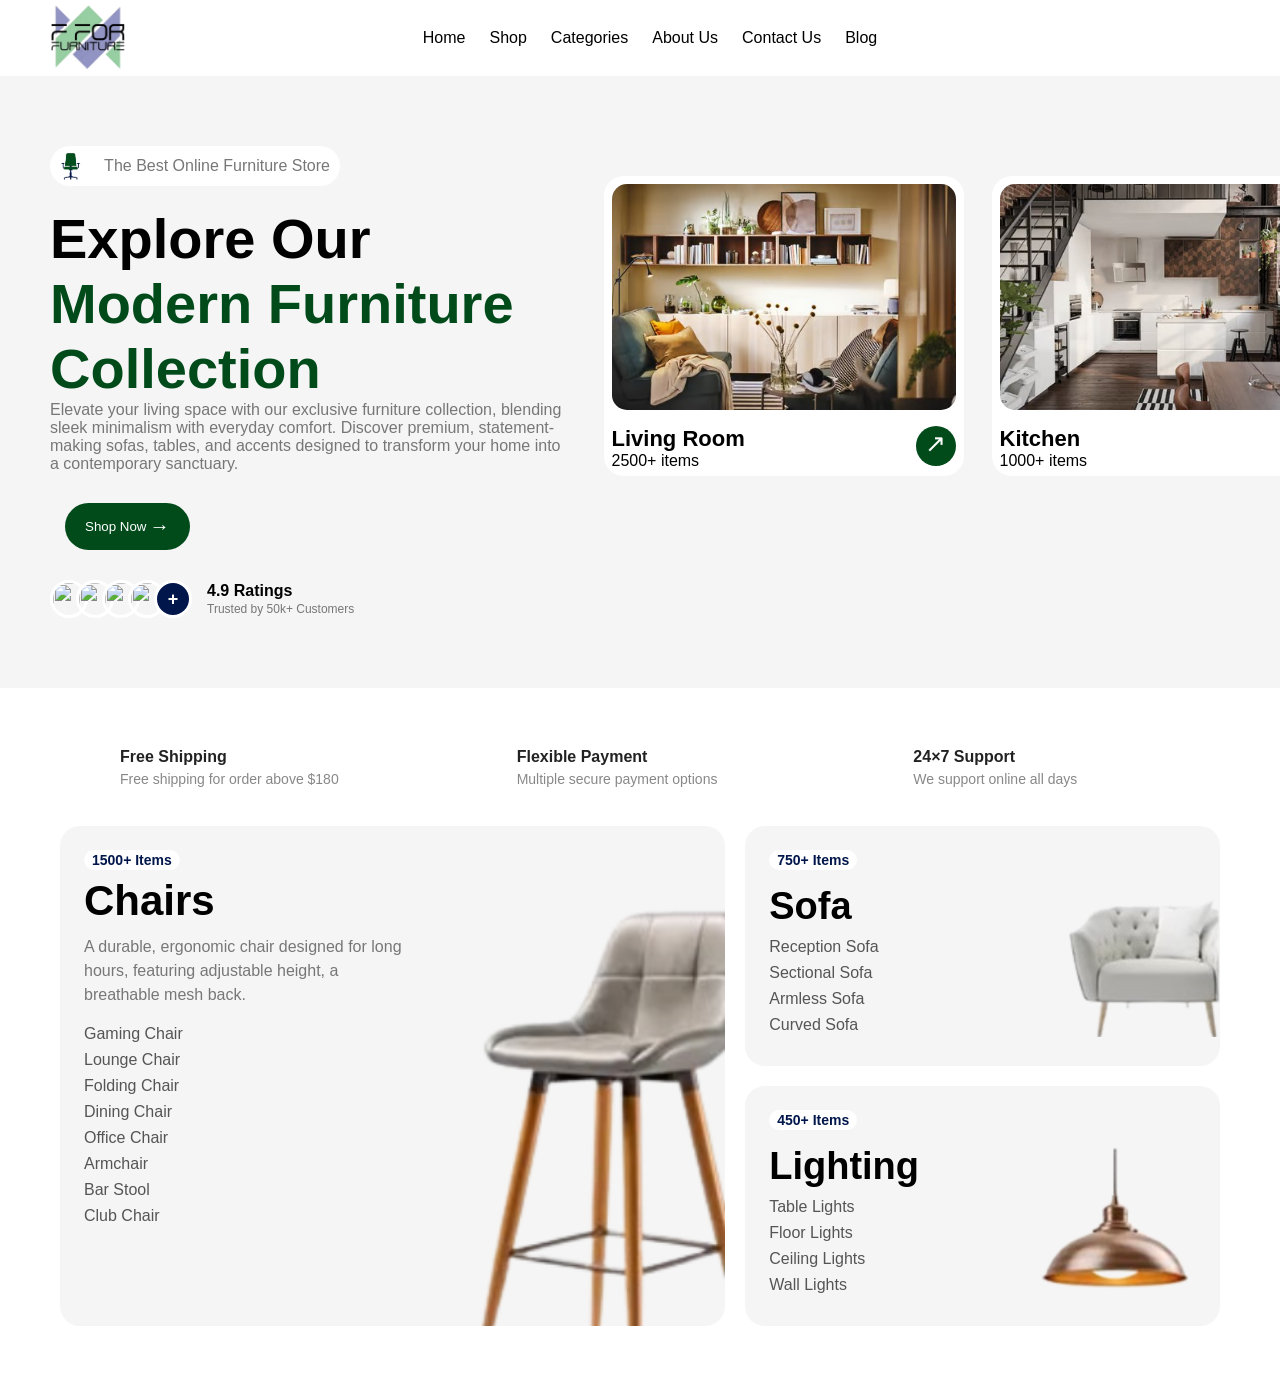
==== index.html @ 39c74bc6 "section below done (features and categories)." ====
<!DOCTYPE html>
<html lang="en">

<head>
    <meta charset="UTF-8">
    <meta name="viewport" content="width=device-width, initial-scale=1.0">
    <title>F For Furniture</title>
    <link rel="stylesheet" href="style.css">
    <link rel="shortcut icon" href="./assets/icon.ico">
    <link rel="stylesheet" type="text/css"
        href="https://cdn.jsdelivr.net/npm/@phosphor-icons/web@2.1.1/src/regular/style.css" />
</head>

<body>
    <nav>
        <img src="./assets/logo.png" class="logo">
        <ul class="navigators">
            <li><a href="#">Home</a></li>
            <li><a href="#">Shop</a></li>
            <li><a href="#">Categories</a></li>
            <li><a href="#">About Us</a></li>
            <li><a href="#">Contact Us</a></li>
            <li><a href="#">Blog</a></li>
        </ul>
        <ul class="personal-info">
            <li><i class="ph ph-magnifying-glass"></i></li>
            <li><i class="ph ph-heart"></i></li>
            <li><i class="ph ph-shopping-cart"></i></li>
            <li><i class="ph ph-user"></i></li>
        </ul>
    </nav>

    <main>
        <div class="main-info-container">
            <div class="container-best">
                <img src="./assets/best-chair-container.jpg">
                <p>The Best Online Furniture Store</p>
            </div>

            <h1>Explore Our <span>Modern Furniture Collection</span></h1>
            <p>Elevate your living space with our exclusive furniture collection, blending sleek minimalism with
                everyday comfort. Discover premium, statement-making sofas, tables, and accents designed to transform
                your home into a contemporary sanctuary.</p>

            <button class="shop-now">Shop Now<span>→</span></button>

            <div class="rating-box">
                <div class="avatars">
                    <img src="https://i.pravatar.cc/40?img=1">
                    <img src="https://i.pravatar.cc/40?img=2">
                    <img src="https://i.pravatar.cc/40?img=3">
                    <img src="https://i.pravatar.cc/40?img=4">
                    <div class="plus">+</div>
                </div>
                <div class="rating-info">
                    <h4>4.9 Ratings</h4>
                    <p>Trusted by 50k+ Customers</p>
                </div>
            </div>
        </div>

        <div class="carousel">
            <div class="card">
                <img src="./assets/living room.jpg">
                <div class="main-card-info">
                    <div class="main-card-text">
                        <h3>Living Room</h3>
                        <p>2500+ items</p>
                    </div>
                    <button>
                        <a href="./some-mysterious-page.html">↗</a>
                        <div class="tooltip"><span>DON'T</span> Open This</div>
                    </button>
                </div>
            </div>
            <div class="card">
                <img src="./assets/kitchen.jpg">
                <div class="main-card-info">
                    <div class="main-card-text">
                        <h3>Kitchen</h3>
                        <p>1000+ items</p>
                    </div>
                    <button>
                        <a href="./some-mysterious-page.html">↗</a>
                        <div class="tooltip"><span>DON'T</span> Open This</div>
                    </button>
                </div>
            </div>
            <div class="card">
                <img src="./assets/bed room.jpg">
                <div class="main-card-info">
                    <div class="main-card-text">
                        <h3>Bed Room</h3>
                        <p>1500+ items</p>
                    </div>
                    <button>
                        <a href="./some-mysterious-page.html">↗</a>
                        <div class="tooltip"><span>DON'T</span> Open This</div>
                    </button>
                </div>
            </div>
            <div class="card">
                <img src="./assets/dining room.jpg">
                <div class="main-card-info">
                    <div class="main-card-text">
                        <h3>Dining Room</h3>
                        <p>2000+ items</p>
                    </div>
                    <button>
                        <a href="./some-mysterious-page.html">↗</a>
                        <div class="tooltip"><span>DON'T</span> Open This</div>
                    </button>
                </div>
            </div>
        </div>
    </main>

    <section>
        <div class="features">
            <div class="feature-card">
                <div class="feature-icon">
                    <i class="ph ph-package"></i>
                </div>
                <div class="feature-text">
                    <h4>Free Shipping</h4>
                    <p>Free shipping for order above $180</p>
                </div>
            </div>
            <div class="feature-card">
                <div class="feature-icon">
                    <i class="ph ph-credit-card"></i>
                </div>
                <div class="feature-text">
                    <h4>Flexible Payment</h4>
                    <p>Multiple secure payment options</p>
                </div>
            </div>
            <div class="feature-card">
                <div class="feature-icon">
                    <i class="ph ph-headphones"></i>
                </div>
                <div class="feature-text">
                    <h4>24×7 Support</h4>
                    <p>We support online all days</p>
                </div>
            </div>
        </div>

        <div class="categories">
            <div class="section-card chair-card">
                <span class="badge">1500+ Items</span>
                <div class="card-content">
                    <div class="info">
                        <h2>Chairs</h2>
                        <p>A durable, ergonomic chair designed for long hours, featuring adjustable height, a breathable mesh back.</p>
                        <ul>
                            <li>Gaming Chair</li>
                            <li>Lounge Chair</li>
                            <li>Folding Chair</li>
                            <li>Dining Chair</li>
                            <li>Office Chair</li>
                            <li>Armchair</li>
                            <li>Bar Stool</li>
                            <li>Club Chair</li>
                        </ul>
                    </div>
                    <img src="./assets/chair.png">
                </div>
            </div>

            <div class="right-column">
                <div class="section-card small-card">
                    <span class="badge">750+ Items</span>
                    <div class="small-content">
                        <div>
                            <h2>Sofa</h2>
                            <ul>
                                <li>Reception Sofa</li>
                                <li>Sectional Sofa</li>
                                <li>Armless Sofa</li>
                                <li>Curved Sofa</li>
                            </ul>
                        </div>
                        <img src="./assets/sofa.png">
                    </div>
                </div>
                <div class="section-card small-card">
                    <span class="badge">450+ Items</span>
                    <div class="small-content">
                        <div>
                            <h2>Lighting</h2>
                            <ul>
                                <li>Table Lights</li>
                                <li>Floor Lights</li>
                                <li>Ceiling Lights</li>
                                <li>Wall Lights</li>
                            </ul>
                        </div>
                        <img src="./assets/lighting.png" class="lighting">
                    </div>
                </div>
            </div>
        </div>
    </section>
</body>

</html>
---- style.css ----
:root {
    --green: #014b1b;
    --blue: #01164b;
}

* {
    margin: 0;
    padding: 0;
    box-sizing: border-box;
    font-family: Arial, Helvetica, sans-serif;
    color: #000;
}

body {
    overflow-x: hidden;
}

nav {
    display: flex;
    align-items: center;
    justify-content: space-between;
    background-color: #fff;
    height: 76px;
}

nav ul {
    list-style-type: none;
    display: flex;
}

nav ul li {
    margin: 12px;
}

nav img {
    height: 76px;
    margin: 50px;
}

nav .navigators {
    font-size: 16px;
}

nav .navigators li a {
    text-decoration: none;
}

nav .personal-info {
    font-size: 20px;
    margin: 30px;
}

/***************************** MAIN ******************************/

main {
    width: 100vw;
    background-color: #f5f5f5;
    /* #0f0f0f */
    padding: 70px 0 70px 50px;
    display: flex;
    justify-content: space-between;
}

.main-info-container {
    width: 42%;
    /* display: flex;
    flex-direction: column; */
    /* align-items: center; */
    /* justify-content: center; */
}

.container-best {
    width: 290px;
    height: 40px;
    display: flex;
    align-items: center;
    justify-content: space-between;
    /* border: #000 1px solid; */
    background-color: #fff;
    border-radius: 50px;
    margin: 0px 0 20px;
}

.container-best img {
    height: 30px;
    margin: 10px;
}

.container-best p {
    margin: 10px;
}

.main-info-container h1 {
    font-size: 56px;
}

.main-info-container h1 span {
    color: var(--green);
}

.main-info-container p {
    color: #777;
    /* #999 */
}

.shop-now {
    display: flex;
    align-items: center;
    justify-content: center;
    margin: 30px 15px;
    /* height: 40px; */
    padding: 12px 20px;
    background-color: var(--green);
    border: none;
    border-radius: 40px;
    color: #fff;
    cursor: pointer;
}

.shop-now span {
    font-family: Consolas;
    color: #fff;
    font-size: 20px;
    margin-left: 3px;
}

.rating-box {
    display: flex;
    align-items: center;
    gap: 15px;
    border-radius: 40px;
    width: fit-content;
}

.avatars {
    display: flex;
    align-items: center;
}

.avatars img,
.plus {
    width: 38px;
    height: 38px;
    border-radius: 50%;
    border: 3px solid #fff;
    object-fit: cover;
}

.avatars img:not(:first-child) {
    margin-left: -12px;
}

.plus {
    margin-left: -12px;
    background: var(--blue);
    color: #fff;
    display: flex;
    align-items: center;
    justify-content: center;
    font-weight: bold;
    font-size: 18px;
}

.rating-info h4 {
    margin: 0;
    font-size: 16px;
    font-weight: 700;
}

.rating-info p {
    margin: 2px 0 0;
    font-size: 12px;
    color: #777;
}

.carousel {
    width: 55%;
    display: flex;
    gap: 28px;
    overflow-x: auto;
    padding: 30px 0;
    scroll-behavior: smooth;
    anchor-name: --carousel;
    scroll-snap-type: x mandatory;
}

.carousel::-webkit-scrollbar {
    display: none;
}

.carousel::scroll-button(right),
.carousel::scroll-button(left) {
    content: '→';
    border: none;
    font-family: Consolas;
    background-color: var(--blue);
    height: 50px;
    width: 50px;
    border-radius: 50%;
    color: #fff;
    font-size: 36px;
    padding-bottom: 4px;
    cursor: pointer;
    position: fixed;
    position-anchor: --carousel;
    position-area: left bottom;
    right: -140px;
    top: -40px;
}

.carousel::scroll-button(left) {
    content: '←';
    background-color: var(--green);
    right: -80px;
}

.carousel::scroll-button(right):disabled,
.carousel::scroll-button(left):disabled {
    opacity: 0.8;
    cursor: auto;
}

.card {
    height: 300px;
    min-width: 360px;
    background-color: #fff;
    /* border: #000 1px solid; */
    border-radius: 20px;
    scroll-snap-align: start;
    display: flex;
    flex-direction: column;
    position: relative;
}

.card img {
    height: 230px;
    margin: 8px;
    border-radius: 15px;
}

.main-card-info {
    display: flex;
    justify-content: space-between;
}

.main-card-text {
    margin: 8px;
}

.main-card-text h3 {
    font-size: 22px;
}

.main-card-text p {
    font-size: 16px;
}

.main-card-info button {
    height: 40px;
    width: 40px;
    font-family: Consolas;
    margin: 8px;
    padding-bottom: 5px;
    background-color: var(--green);
    border: none;
    border-radius: 50%;
    font-size: 25px;
    text-align: center;
    cursor: pointer;
}

.main-card-info button:hover .tooltip {
    opacity: 1;
}

.main-card-info button a {
    color: #fff;
    text-decoration: none;
    height: 40px;
    width: 40px;
    border-radius: 50%;
}

.main-card-info button .tooltip {
    width: 80px;
    height: 40px;
    /* border: 1px solid #000; */
    background-color: #01164b;
    font-size: 14px;
    color: #fff;
    display: flex;
    align-items: center;
    justify-content: center;
    flex-direction: column;
    position: absolute;
    top: 200px;
    right: -10px;
    z-index: 999999;
    opacity: 0;
    transition: opacity 0.15s ease-in;
}

.main-card-info button .tooltip span {
    font-weight: 600;
    color: #fff;
}

/***************************** SECTION ******************************/

section {
    margin: 60px;
}

.features {
    display: flex;
    justify-content: space-between;
    gap: 30px;
    margin-bottom: 30px;
}

.feature-card {
    display: flex;
    align-items: flex-start;
    gap: 12px;
    flex: 1;
}

.feature-icon {
    width: 48px;
    height: 48px;
    display: flex;
    align-items: center;
    justify-content: center;
    font-size: 48px;
    padding-bottom: 12px;
}

.feature-text h4 {
    font-size: 16px;
    margin-bottom: 4px;
    color: #222;
}

.feature-text p {
    font-size: 14px;
    color: #888;
    line-height: 1.4;
}

.categories {
    display: flex;
    gap: 20px;
}

.chair-card {
    flex: 1.3;
    height: 500px;
    overflow: hidden;
}

.chair-card img {
    margin-right: -24px;
}

.right-column {
    flex: 1;
    display: flex;
    flex-direction: column;
    gap: 20px;
}

.section-card {
    background-color: #f5f5f5;
    border-radius: 20px;
    padding: 24px;
}

.badge {
    display: block;
    width: max-content;
    height: 20px;
    padding: 2px 8px;
    margin-bottom: 15px;
    color: var(--blue);
    font-weight: 600;
    font-size: 14px;
    background-color: #fff;
    border-radius: 50px;
}

.card-content {
    display: flex;
    justify-content: space-between;
    align-items: center;
    gap: 20px;
}

.info {
    max-width: 320px;
    margin-top: -140px;
}

.info h2 {
    font-size: 42px;
    margin-bottom: 10px;
}

.info p {
    font-size: 16px;
    color: #777;
    line-height: 1.5;
    margin-bottom: 18px;
}

.card-content img {
    width: 280px;
    max-width: 100%;
}

.small-content {
    display: flex;
    justify-content: space-between;
    align-items: center;
    gap: 20px;
}

.small-content h2 {
    font-size: 38px;
    margin-bottom: 10px;
}

.small-content img {
    width: 160px;
    margin-right: -24px;
}

.small-content .lighting {
    margin: 0;
}

.info ul,
.small-content ul {
    list-style: none;
}

.info ul li,
.small-content ul li {
    margin-bottom: 8px;
    color: #555;
    font-size: 16px;
}
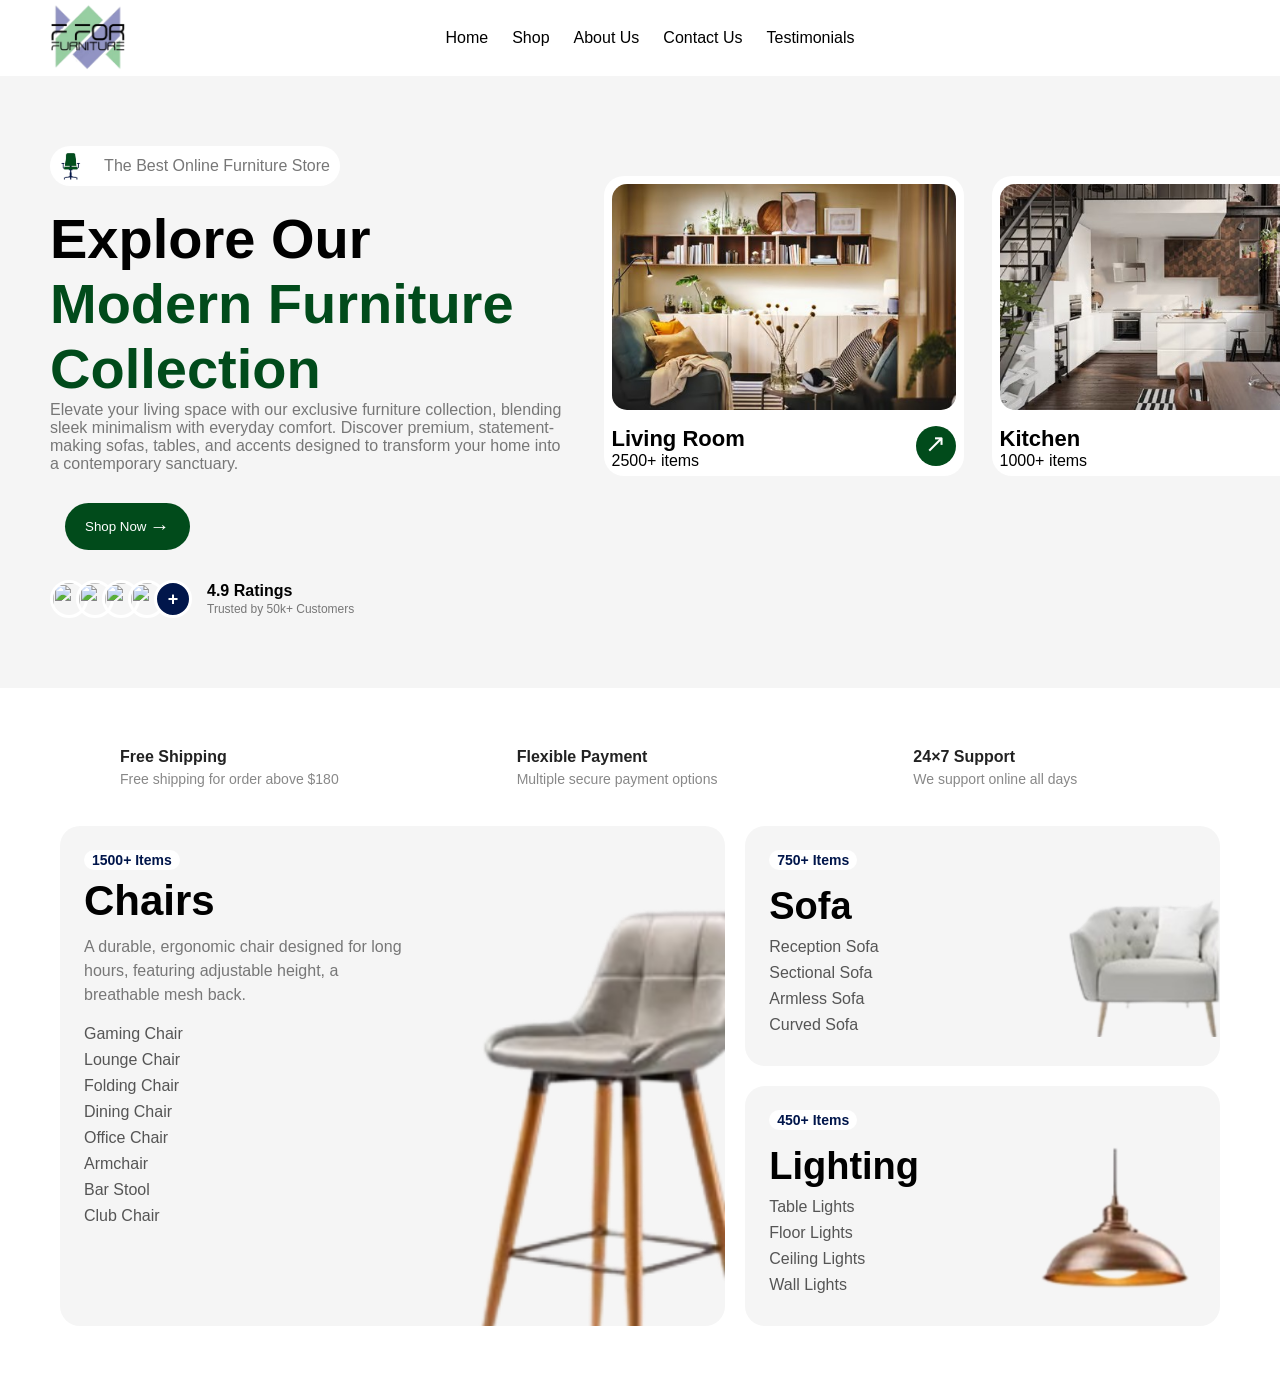
==== commit bd2474f6: "added animations to the navbar + found some assets for about-us" ====
--- a/index.html
+++ b/index.html
@@ -9,28 +9,29 @@
     <link rel="shortcut icon" href="./assets/icon.ico">
     <link rel="stylesheet" type="text/css"
         href="https://cdn.jsdelivr.net/npm/@phosphor-icons/web@2.1.1/src/regular/style.css" />
+    <link rel="stylesheet" type="text/css"
+        href="https://cdn.jsdelivr.net/npm/@phosphor-icons/web@2.1.1/src/duotone/style.css" />
 </head>
 
 <body>
     <nav>
         <img src="./assets/logo.png" class="logo">
         <ul class="navigators">
-            <li><a href="#">Home</a></li>
-            <li><a href="#">Shop</a></li>
-            <li><a href="#">Categories</a></li>
-            <li><a href="#">About Us</a></li>
-            <li><a href="#">Contact Us</a></li>
-            <li><a href="#">Blog</a></li>
+            <li><a href="#home">Home</a></li>
+            <li><a href="#shop">Shop</a></li>
+            <li><a href="#aboutUs">About Us</a></li>
+            <li><a href="#contactUs">Contact Us</a></li>
+            <li><a href="#testimonials">Testimonials</a></li>
         </ul>
         <ul class="personal-info">
-            <li><i class="ph ph-magnifying-glass"></i></li>
-            <li><i class="ph ph-heart"></i></li>
-            <li><i class="ph ph-shopping-cart"></i></li>
-            <li><i class="ph ph-user"></i></li>
+            <li><i class="ph ph-magnifying-glass" id="glass"></i></li>
+            <li><i class="ph ph-heart" id="heart"></i></li>
+            <li><i class="ph ph-shopping-cart" id="cart"></i></li>
+            <li><i class="ph ph-user" id="profile"></i></li>
         </ul>
     </nav>
 
-    <main>
+    <main id="home">
         <div class="main-info-container">
             <div class="container-best">
                 <img src="./assets/best-chair-container.jpg">
@@ -59,8 +60,8 @@
             </div>
         </div>
 
-        <div class="carousel">
-            <div class="card">
+        <div class="home-carousel">
+            <div class="home-card">
                 <img src="./assets/living room.jpg">
                 <div class="main-card-info">
                     <div class="main-card-text">
@@ -73,7 +74,7 @@
                     </button>
                 </div>
             </div>
-            <div class="card">
+            <div class="home-card">
                 <img src="./assets/kitchen.jpg">
                 <div class="main-card-info">
                     <div class="main-card-text">
@@ -86,7 +87,7 @@
                     </button>
                 </div>
             </div>
-            <div class="card">
+            <div class="home-card">
                 <img src="./assets/bed room.jpg">
                 <div class="main-card-info">
                     <div class="main-card-text">
@@ -99,7 +100,7 @@
                     </button>
                 </div>
             </div>
-            <div class="card">
+            <div class="home-card">
                 <img src="./assets/dining room.jpg">
                 <div class="main-card-info">
                     <div class="main-card-text">
@@ -115,7 +116,7 @@
         </div>
     </main>
 
-    <section>
+    <section id="shop">
         <div class="features">
             <div class="feature-card">
                 <div class="feature-icon">
@@ -152,7 +153,8 @@
                 <div class="card-content">
                     <div class="info">
                         <h2>Chairs</h2>
-                        <p>A durable, ergonomic chair designed for long hours, featuring adjustable height, a breathable mesh back.</p>
+                        <p>A durable, ergonomic chair designed for long hours, featuring adjustable height, a breathable
+                            mesh back.</p>
                         <ul>
                             <li>Gaming Chair</li>
                             <li>Lounge Chair</li>
@@ -202,6 +204,14 @@
             </div>
         </div>
     </section>
+
+    <section id="aboutUs"></section>
+
+    <section id="contactUs"></section>
+
+    <section id="blog"></section>
+
+    <script src="script.js"></script>
 </body>
 
 </html>
--- a/style.css
+++ b/style.css
@@ -30,6 +30,7 @@
 
 nav ul li {
     margin: 12px;
+    position: relative;
 }
 
 nav img {
@@ -41,6 +42,21 @@
     font-size: 16px;
 }
 
+nav .navigators li::after {
+    content: '';
+    position: absolute;
+    top: 100%;
+    left: 0;
+    height: 4px;
+    width: 0%;
+    background-color: var(--blue);
+    transition: 0.2s all linear;
+}
+
+nav .navigators li:hover::after {
+    width: 100%;
+}
+
 nav .navigators li a {
     text-decoration: none;
 }
@@ -50,7 +66,11 @@
     margin: 30px;
 }
 
-/***************************** MAIN ******************************/
+nav .personal-info li {
+    cursor: pointer;
+}
+
+/***************************** MAIN *****************************/
 
 main {
     width: 100vw;
@@ -173,7 +193,7 @@
     color: #777;
 }
 
-.carousel {
+.home-carousel {
     width: 55%;
     display: flex;
     gap: 28px;
@@ -184,12 +204,12 @@
     scroll-snap-type: x mandatory;
 }
 
-.carousel::-webkit-scrollbar {
+.home-carousel::-webkit-scrollbar {
     display: none;
 }
 
-.carousel::scroll-button(right),
-.carousel::scroll-button(left) {
+.home-carousel::scroll-button(right),
+.home-carousel::scroll-button(left) {
     content: '→';
     border: none;
     font-family: Consolas;
@@ -208,19 +228,19 @@
     top: -40px;
 }
 
-.carousel::scroll-button(left) {
+.home-carousel::scroll-button(left) {
     content: '←';
     background-color: var(--green);
     right: -80px;
 }
 
-.carousel::scroll-button(right):disabled,
-.carousel::scroll-button(left):disabled {
+.home-carousel::scroll-button(right):disabled,
+.home-carousel::scroll-button(left):disabled {
     opacity: 0.8;
     cursor: auto;
 }
 
-.card {
+.home-card {
     height: 300px;
     min-width: 360px;
     background-color: #fff;
@@ -232,7 +252,7 @@
     position: relative;
 }
 
-.card img {
+.home-card img {
     height: 230px;
     margin: 8px;
     border-radius: 15px;
@@ -285,7 +305,7 @@
     width: 80px;
     height: 40px;
     /* border: 1px solid #000; */
-    background-color: #01164b;
+    background-color: var(--blue);
     font-size: 14px;
     color: #fff;
     display: flex;
@@ -305,9 +325,9 @@
     color: #fff;
 }
 
-/***************************** SECTION ******************************/
-
-section {
+/***************************** SECTION *****************************/
+
+#shop {
     margin: 60px;
 }
 
@@ -448,4 +468,6 @@
     margin-bottom: 8px;
     color: #555;
     font-size: 16px;
-}+}
+
+/***************************** ABOUT US *****************************/
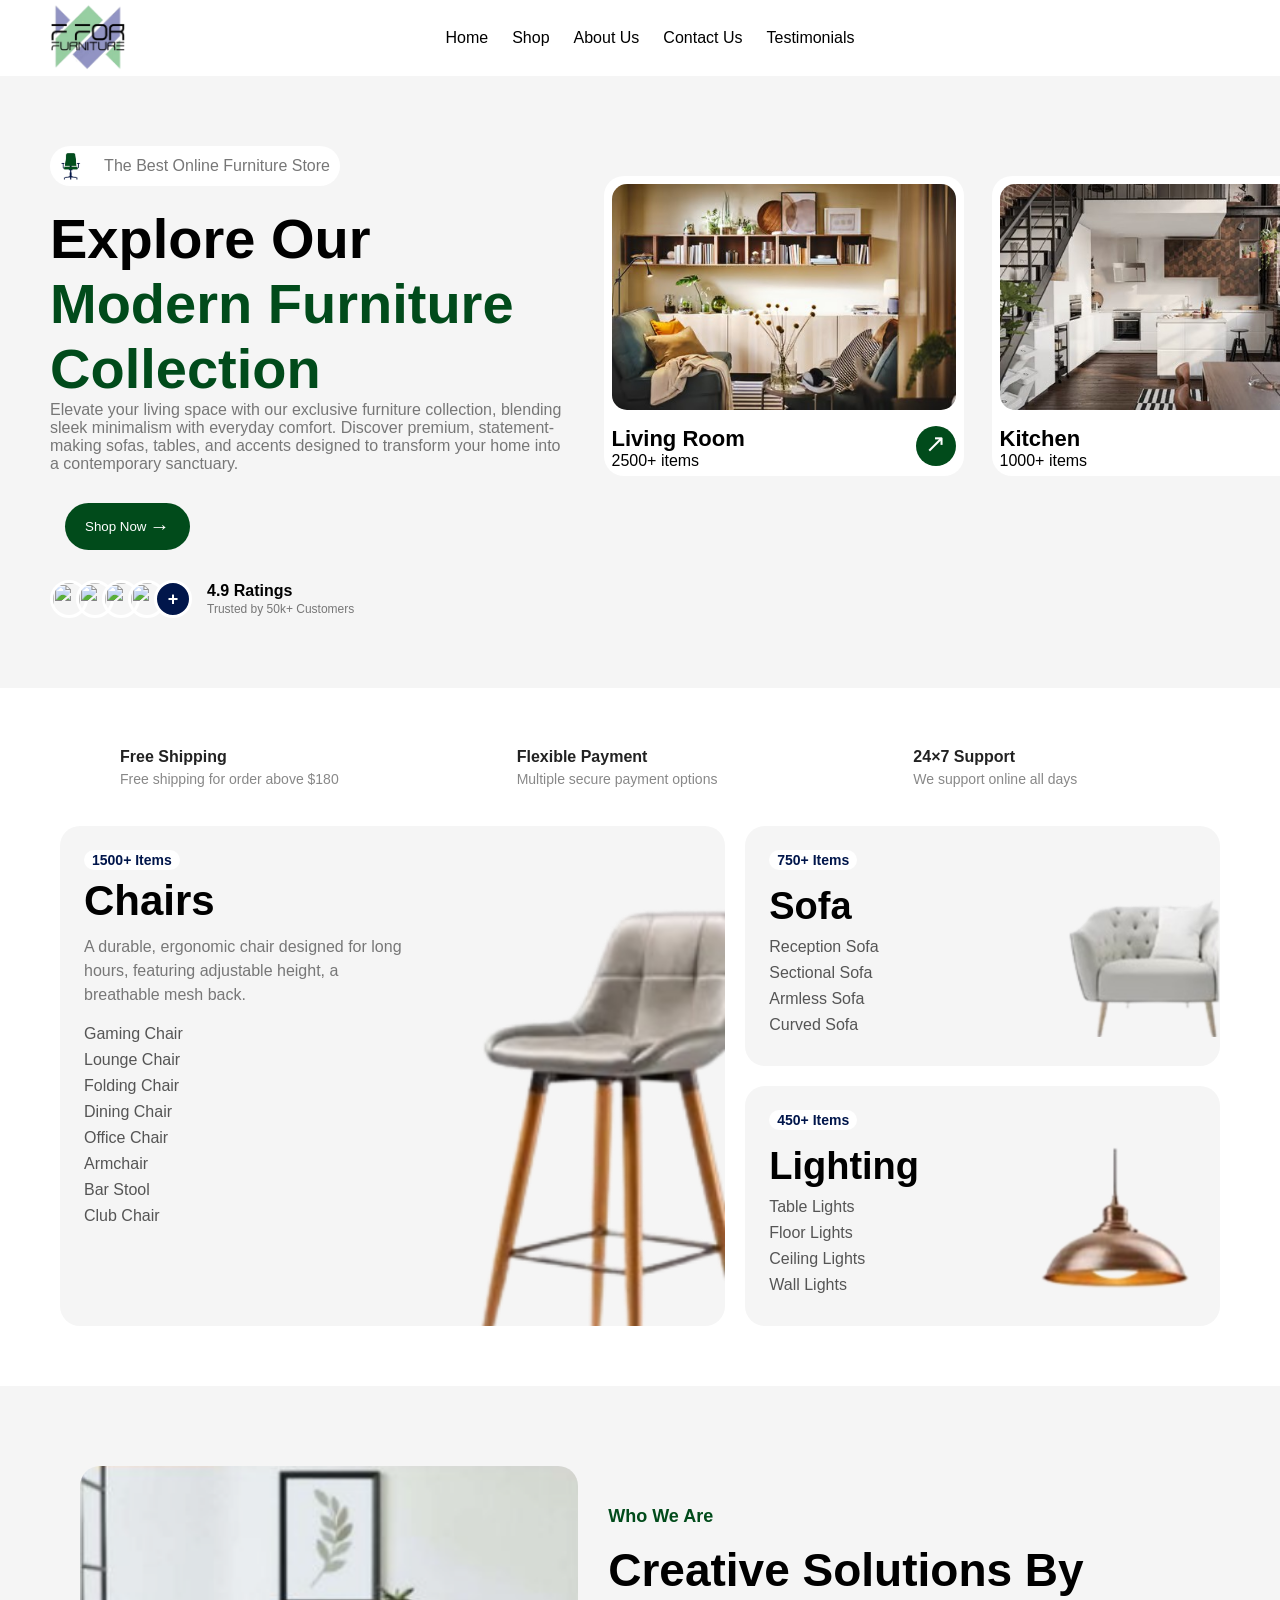
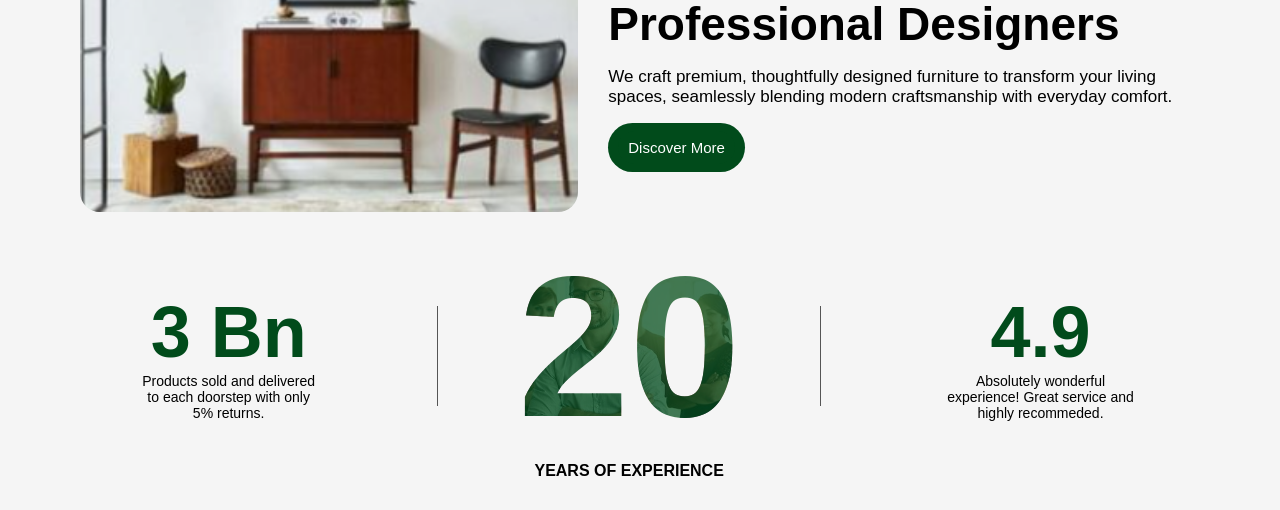
==== commit 31916c62: "about us page done  + navbar position sticky" ====
--- a/index.html
+++ b/index.html
@@ -205,7 +205,33 @@
         </div>
     </section>
 
-    <section id="aboutUs"></section>
+    <section id="aboutUs">
+        <div class="about-us-top">
+            <img src="./assets/about-us-img.png">
+            <div class="about-us-top-text">
+                <h4>Who We Are</h4>
+                <h3>Creative Solutions By Professional Designers</h3>
+                <p>We craft premium, thoughtfully designed furniture to transform your living spaces, seamlessly blending modern craftsmanship with everyday comfort.</p>
+                <a href="https://github.com/raghacchino/"><button>Discover More</button></a>
+            </div>
+        </div>
+        <div class="about-us-bottom">
+            <div class="bottom-sides">
+                <span>3 Bn</span>
+                <p>Products sold and delivered to each doorstep with only 5% returns.</p>
+            </div>
+            <div class="bottom-divider"></div>
+            <div class="bottom-center">
+                <span>20</span>
+                <p>Years of Experience</p>
+            </div>
+            <div class="bottom-divider"></div>
+            <div class="bottom-sides">
+                <span>4.9</span>
+                <p>Absolutely wonderful experience! Great service and highly recommeded.</p>
+            </div>
+        </div>
+    </section>
 
     <section id="contactUs"></section>
 
--- a/style.css
+++ b/style.css
@@ -1,6 +1,11 @@
 :root {
     --green: #014b1b;
     --blue: #01164b;
+}
+
+html {
+    scroll-behavior: smooth;
+    scroll-padding-top: 76px;
 }
 
 * {
@@ -16,11 +21,15 @@
 }
 
 nav {
+    position: sticky;
+    top: 0;
     display: flex;
     align-items: center;
     justify-content: space-between;
     background-color: #fff;
     height: 76px;
+    width: 100%;
+    z-index: 999999;
 }
 
 nav ul {
@@ -75,7 +84,6 @@
 main {
     width: 100vw;
     background-color: #f5f5f5;
-    /* #0f0f0f */
     padding: 70px 0 70px 50px;
     display: flex;
     justify-content: space-between;
@@ -325,10 +333,10 @@
     color: #fff;
 }
 
-/***************************** SECTION *****************************/
+/***************************** SHOP *****************************/
 
 #shop {
-    margin: 60px;
+    padding: 60px;
 }
 
 .features {
@@ -470,4 +478,107 @@
     font-size: 16px;
 }
 
-/***************************** ABOUT US *****************************/+/***************************** ABOUT US *****************************/
+
+#aboutUs {
+    background-color: #f5f5f5;
+}
+
+.about-us-top {
+    display: flex;
+    align-items: center;
+    justify-content: center;
+    height: 100%;
+    padding: 80px 80px 0;
+    gap: 30px;
+}
+
+.about-us-top img {
+    width: 940px;
+    border-radius: 20px;
+}
+
+.about-us-top-text {
+    display: flex;
+    flex-direction: column;
+    gap: 16px;
+}
+
+.about-us-top-text h4 {
+    /* text-transform: uppercase; */
+    color: var(--green);
+    font-size: 18px;
+}
+
+.about-us-top-text h3 {
+    font-size: 46px;
+}
+
+.about-us-top-text p {
+    font-size: 17px;
+}
+
+.about-us-top-text a,
+.about-us-top-text a button {
+    width: fit-content;
+    font-size: 15px;
+    text-decoration: none;
+    color: #fff;
+    padding: 8px 10px;
+    border: none;
+    background-color: var(--green);
+    border-radius: 40px;
+}
+
+.about-us-bottom {
+    /* height: max-content; */
+    display: flex;
+    align-items: center;
+    justify-content: center;
+    gap: 80px;
+    padding: 20px 100px 30px;
+}
+
+.bottom-sides {
+    display: flex;
+    align-items: center;
+    justify-content: center;
+    text-align: center;
+    flex-direction: column;
+}
+
+.bottom-sides span  {
+    font-size: 72px;
+    font-weight: 600;
+    color: var(--green);
+}
+
+.bottom-sides p {
+    font-size: 14px;
+    width: 70%;
+}
+
+.bottom-divider {
+    height: 100px;
+    width: 1px;
+    background-color: #555;
+}
+
+.bottom-center {
+    text-align: center;
+}
+
+.bottom-center span {
+    background: url(./assets/about-us-text-img.jpg);
+    background-position: center;
+    background-size: cover;
+    background-clip: text;
+    font-size: 200px;
+    font-weight: 600;
+    color: #014b1bbd;
+}
+
+.bottom-center p {
+    text-transform: uppercase;
+    font-weight: 700;
+}
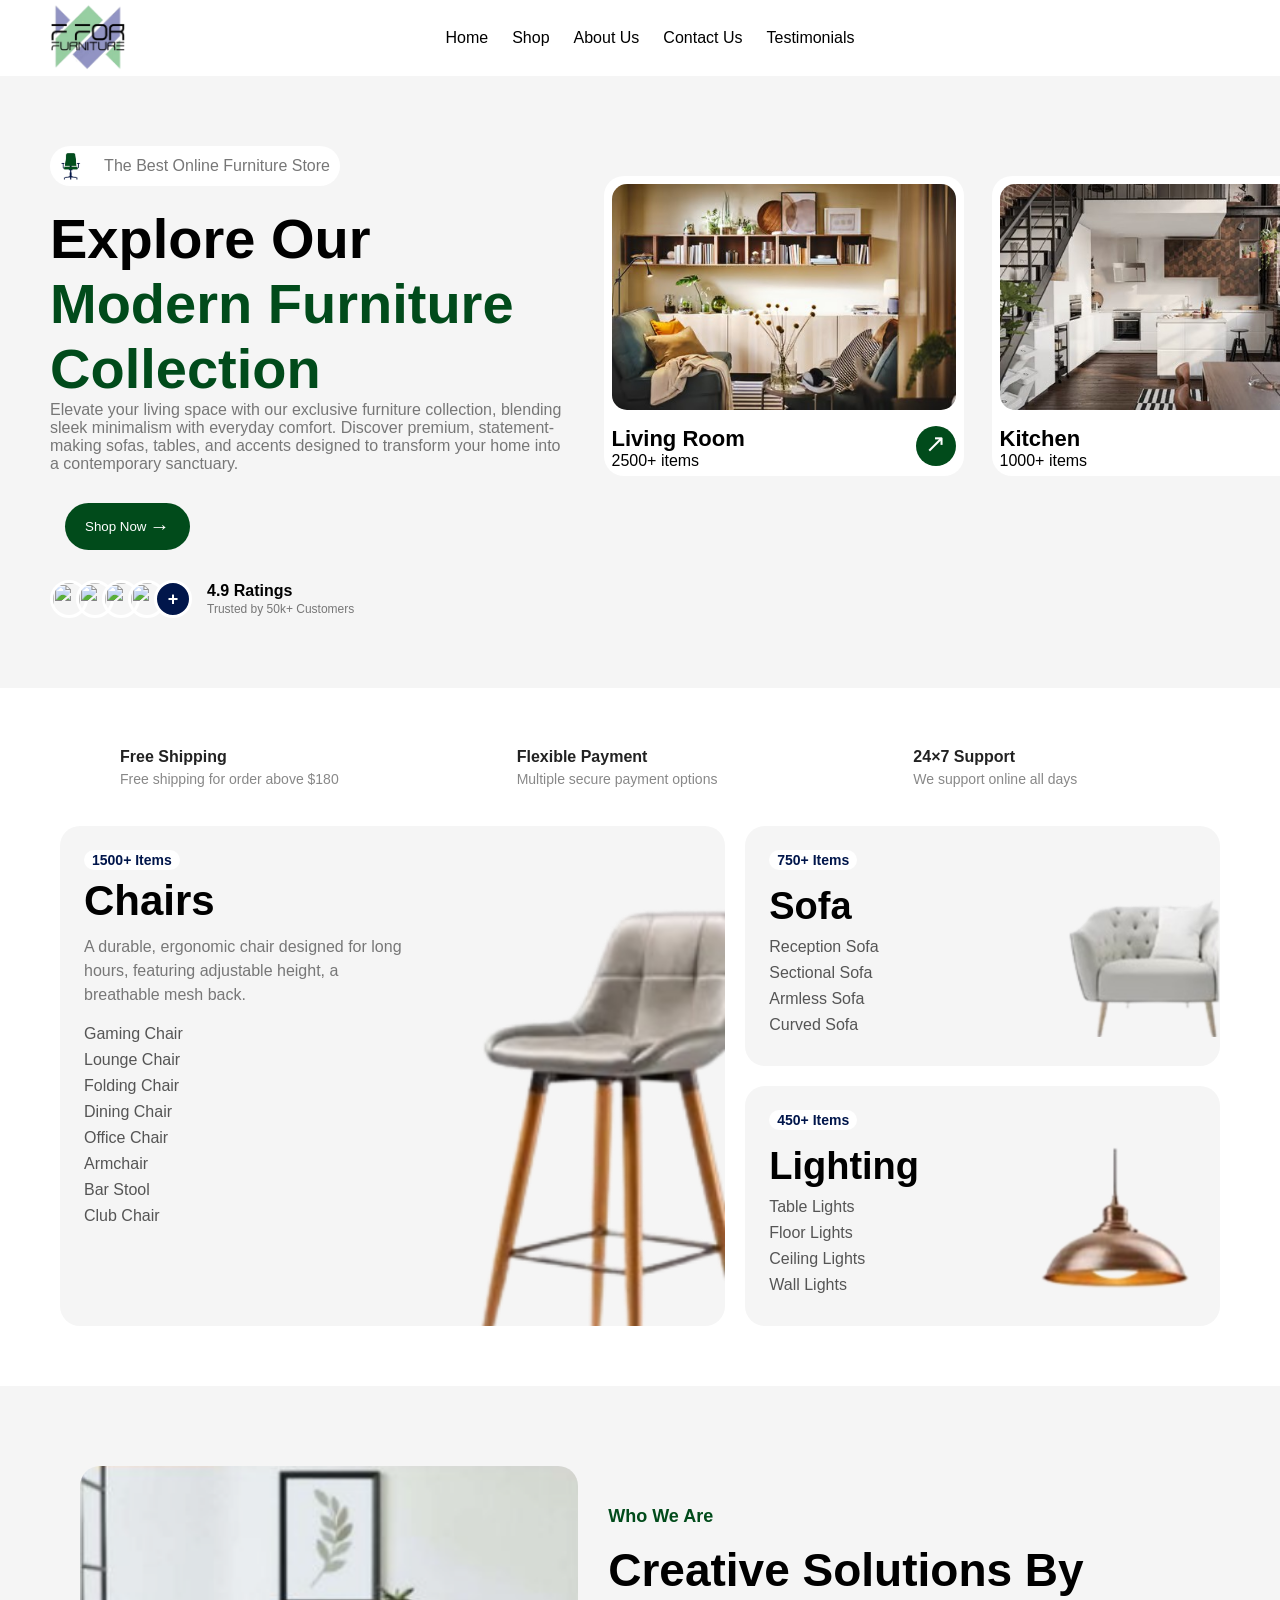
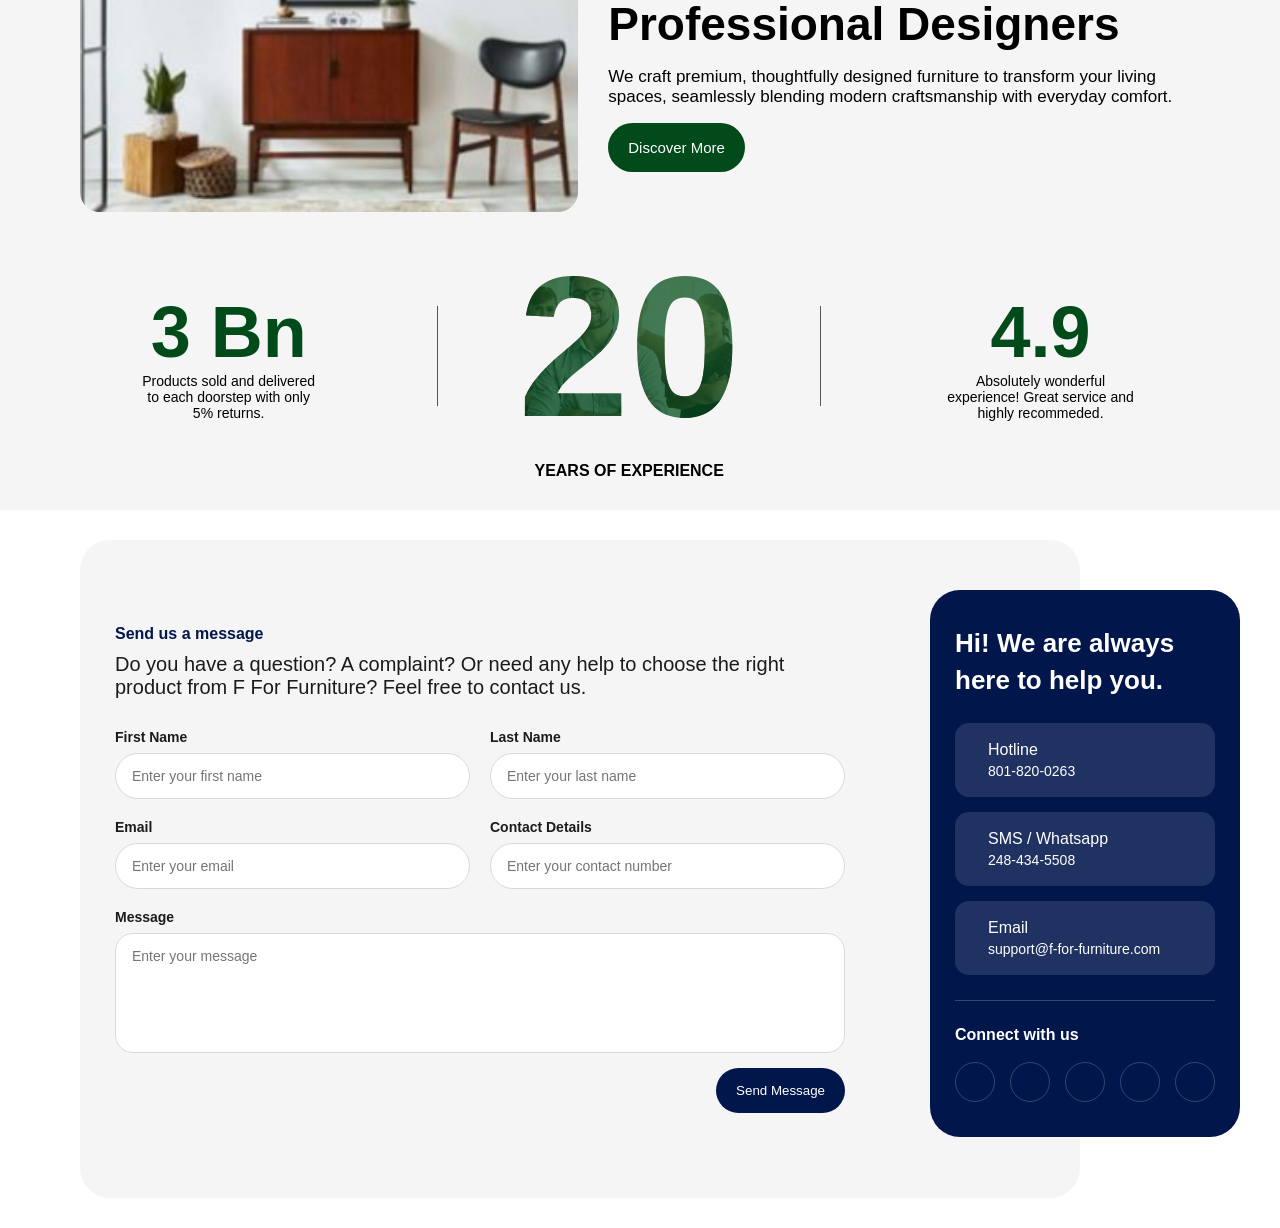
==== commit d41ff4ae: "contact us page done." ====
--- a/index.html
+++ b/index.html
@@ -11,6 +11,9 @@
         href="https://cdn.jsdelivr.net/npm/@phosphor-icons/web@2.1.1/src/regular/style.css" />
     <link rel="stylesheet" type="text/css"
         href="https://cdn.jsdelivr.net/npm/@phosphor-icons/web@2.1.1/src/duotone/style.css" />
+    <link rel="stylesheet" href="https://cdnjs.cloudflare.com/ajax/libs/font-awesome/7.0.1/css/all.min.css"
+        integrity="sha512-2SwdPD6INVrV/lHTZbO2nodKhrnDdJK9/kg2XD1r9uGqPo1cUbujc+IYdlYdEErWNu69gVcYgdxlmVmzTWnetw=="
+        crossorigin="anonymous" referrerpolicy="no-referrer" />
 </head>
 
 <body>
@@ -211,7 +214,8 @@
             <div class="about-us-top-text">
                 <h4>Who We Are</h4>
                 <h3>Creative Solutions By Professional Designers</h3>
-                <p>We craft premium, thoughtfully designed furniture to transform your living spaces, seamlessly blending modern craftsmanship with everyday comfort.</p>
+                <p>We craft premium, thoughtfully designed furniture to transform your living spaces, seamlessly
+                    blending modern craftsmanship with everyday comfort.</p>
                 <a href="https://github.com/raghacchino/"><button>Discover More</button></a>
             </div>
         </div>
@@ -233,7 +237,78 @@
         </div>
     </section>
 
-    <section id="contactUs"></section>
+    <section id="contactUs">
+        <!-- <h2>Contact Us</h2> -->
+        <div class="contact-wrapper">
+            <div class="contact-form">
+                <h3>Send us a message</h3>
+                <p>Do you have a question? A complaint? Or need any help to choose the right product from F For
+                    Furniture? Feel free to contact us.</p>
+                <form>
+                    <div class="row">
+                        <div class="input-group">
+                            <label>First Name</label>
+                            <input type="text" placeholder="Enter your first name" required>
+                        </div>
+                        <div class="input-group">
+                            <label>Last Name</label>
+                            <input type="text" placeholder="Enter your last name" required>
+                        </div>
+                    </div>
+                    <div class="row">
+                        <div class="input-group">
+                            <label>Email</label>
+                            <input type="email" placeholder="Enter your email" required>
+                        </div>
+                        <div class="input-group">
+                            <label>Contact Details</label>
+                            <input type="text" placeholder="Enter your contact number" required>
+                        </div>
+                    </div>
+                    <div class="input-group">
+                        <label>Message</label>
+                        <textarea placeholder="Enter your message" required></textarea>
+                    </div>
+                    <button type="submit" class="submit-btn">Send Message</button>
+                </form>
+            </div>
+            <div class="contact-info">
+                <h3>Hi! We are always here to help you.</h3>
+                <div class="info-card">
+                    <i class="ph ph-headset"></i>
+                    <div>
+                        <span>Hotline</span>
+                        <p>801-820-0263</p>
+                    </div>
+                </div>
+                <div class="info-card">
+                    <i class="ph ph-chat-circle-dots"></i>
+                    <div>
+                        <span>SMS / Whatsapp</span>
+                        <p>248-434-5508</p>
+                    </div>
+                </div>
+                <div class="info-card">
+                    <i class="ph ph-envelope-open"></i>
+                    <div>
+                        <span>Email</span>
+                        <p>support@f-for-furniture.com</p>
+                    </div>
+                </div>
+                <hr>
+                <div class="social">
+                    <h4>Connect with us</h4>
+                    <div class="social-icons">
+                        <a href="https://www.facebook.com/"><i class="fa-brands fa-facebook-f"></i></a>
+                        <a href="https://www.instagram.com/"><i class="fa-brands fa-instagram"></i></a>
+                        <a href="https://www.snapchat.com/"><i class="fa-brands fa-snapchat"></i></a>
+                        <a href="https://www.tiktok.com/"><i class="fa-brands fa-tiktok"></i></a>
+                        <a href="https://x.com/"><i class="fa-brands fa-x-twitter"></i></a>
+                    </div>
+                </div>
+            </div>
+        </div>
+    </section>
 
     <section id="blog"></section>
 
--- a/style.css
+++ b/style.css
@@ -482,6 +482,7 @@
 
 #aboutUs {
     background-color: #f5f5f5;
+    width: 100vw;
 }
 
 .about-us-top {
@@ -581,4 +582,202 @@
 .bottom-center p {
     text-transform: uppercase;
     font-weight: 700;
-}+}
+
+/***************************** CONTACT US *****************************/
+
+#contactUs {
+    padding: 30px 80px;
+}
+
+/* #contactUs h2 {
+    text-align: center;
+    color: var(--blue);
+    font-size: 42px;
+    margin-bottom: 40px;
+    font-weight: 700;
+} */
+
+.contact-wrapper {
+    display: flex;
+    border-radius: 30px;
+    padding: 50px 0;
+    width: 1000px;
+    /* height: 600px; */
+    background-color: #f5f5f5;
+}
+
+.contact-form {
+    display: flex;
+    flex-direction: column;
+    min-width: 800px;
+    /* flex: 1; */
+    align-items: stretch;
+    /* background: #f5f5f5; */
+    border-radius: 30px;
+    padding: 35px;
+}
+
+.contact-form h3 {
+    color: var(--blue);
+    margin-bottom: 10px;
+    font-size: 16px;
+}
+
+.contact-form p {
+    color: #1b1b1b;
+    font-size: 20px;
+    margin-bottom: 30px;
+    /* max-width: 550px; */
+}
+
+.row {
+    display: flex;
+    gap: 20px;
+    margin-bottom: 20px;
+}
+
+.input-group {
+    flex: 1;
+    display: flex;
+    flex-direction: column;
+}
+
+.input-group label {
+    margin-bottom: 8px;
+    color: #1b1b1b;
+    font-size: 14px;
+    font-weight: 600;
+}
+
+input,
+textarea,
+select {
+    border: 1px solid #d9d9d9;
+    border-radius: 25px;
+    padding: 14px 16px;
+    outline: none;
+    font-size: 14px;
+    background: #fff;
+}
+
+textarea {
+    min-height: 120px;
+    resize: none;
+    border-radius: 18px;
+}
+
+.phone-group {
+    display: flex;
+    gap: 10px;
+}
+
+.phone-group select {
+    width: 90px;
+}
+
+.phone-group input {
+    flex: 1;
+}
+
+.submit-btn {
+    margin-top: 15px;
+    background-color: var(--blue);
+    color: #fff;
+    border: none;
+    padding: 15px 20px;
+    border-radius: 30px;
+    cursor: pointer;
+    float: right;
+    font-weight: 500;
+    transition: 0.3s;
+}
+
+.contact-info {
+    width: 350px;
+    background-color: var(--blue);
+    padding: 35px 25px;
+    border-radius: 30px;
+    z-index: 999;
+    height: fit-content;
+    position: relative;
+    right: -50px;
+}
+
+.contact-info h3 {
+    font-size: 26px;
+    line-height: 1.4;
+    margin-bottom: 25px;
+    color: #fff;
+}
+
+.info-card {
+    display: flex;
+    align-items: center;
+    gap: 15px;
+    background: rgba(255,255,255,0.12);
+    padding: 18px;
+    border-radius: 14px;
+    margin-bottom: 15px;
+}
+
+.info-card i {
+    font-size: 28px;
+    color: #fff;
+}
+
+.info-card span {
+    color: #fff;
+    display: block;
+    margin-bottom: 4px;
+}
+
+.info-card p {
+    font-size: 14px;
+    color: #fff;
+}
+
+.contact-info hr {
+    border: none;
+    height: 1px;
+    background-color: rgba(255,255,255,0.2);
+    margin: 25px 0;
+}
+
+.social h4 {
+    margin-bottom: 18px;
+    font-size: 16px;
+    color: #fff;
+}
+
+.social-icons {
+    display: flex;
+    gap: 15px;
+}
+
+.social-icons a {
+    width: 40px;
+    height: 40px;
+    border-radius: 50%;
+    border: 1px solid rgba(255,255,255,0.2);
+    display: flex;
+    align-items: center;
+    justify-content: center;
+    text-decoration: none;
+    transition: 0.3s;
+    font-size: 16px;
+}
+
+.social-icons a i {
+    color: #fff;
+}
+
+.social-icons a:hover {
+    background: white;
+}
+
+.social-icons a:hover i {
+    color: var(--blue);
+}
+
+/****************************** FOOTER ******************************/
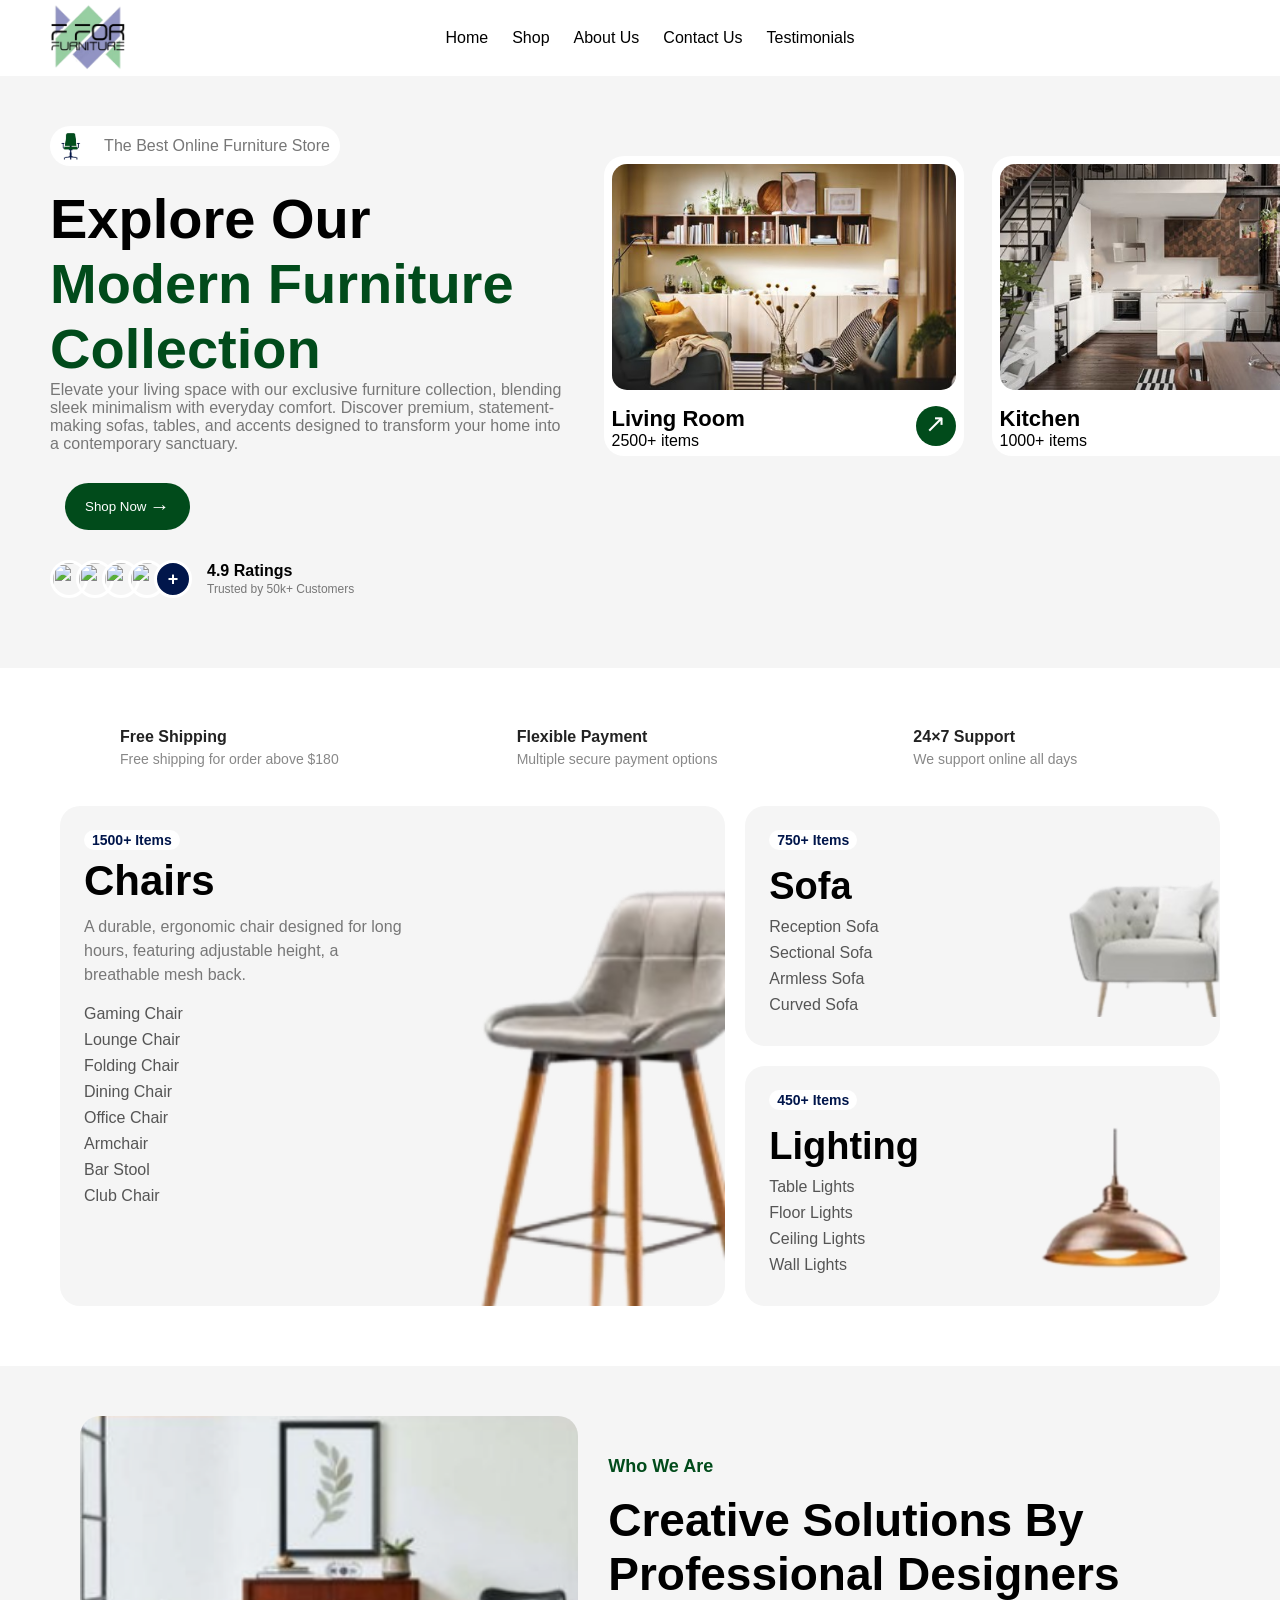
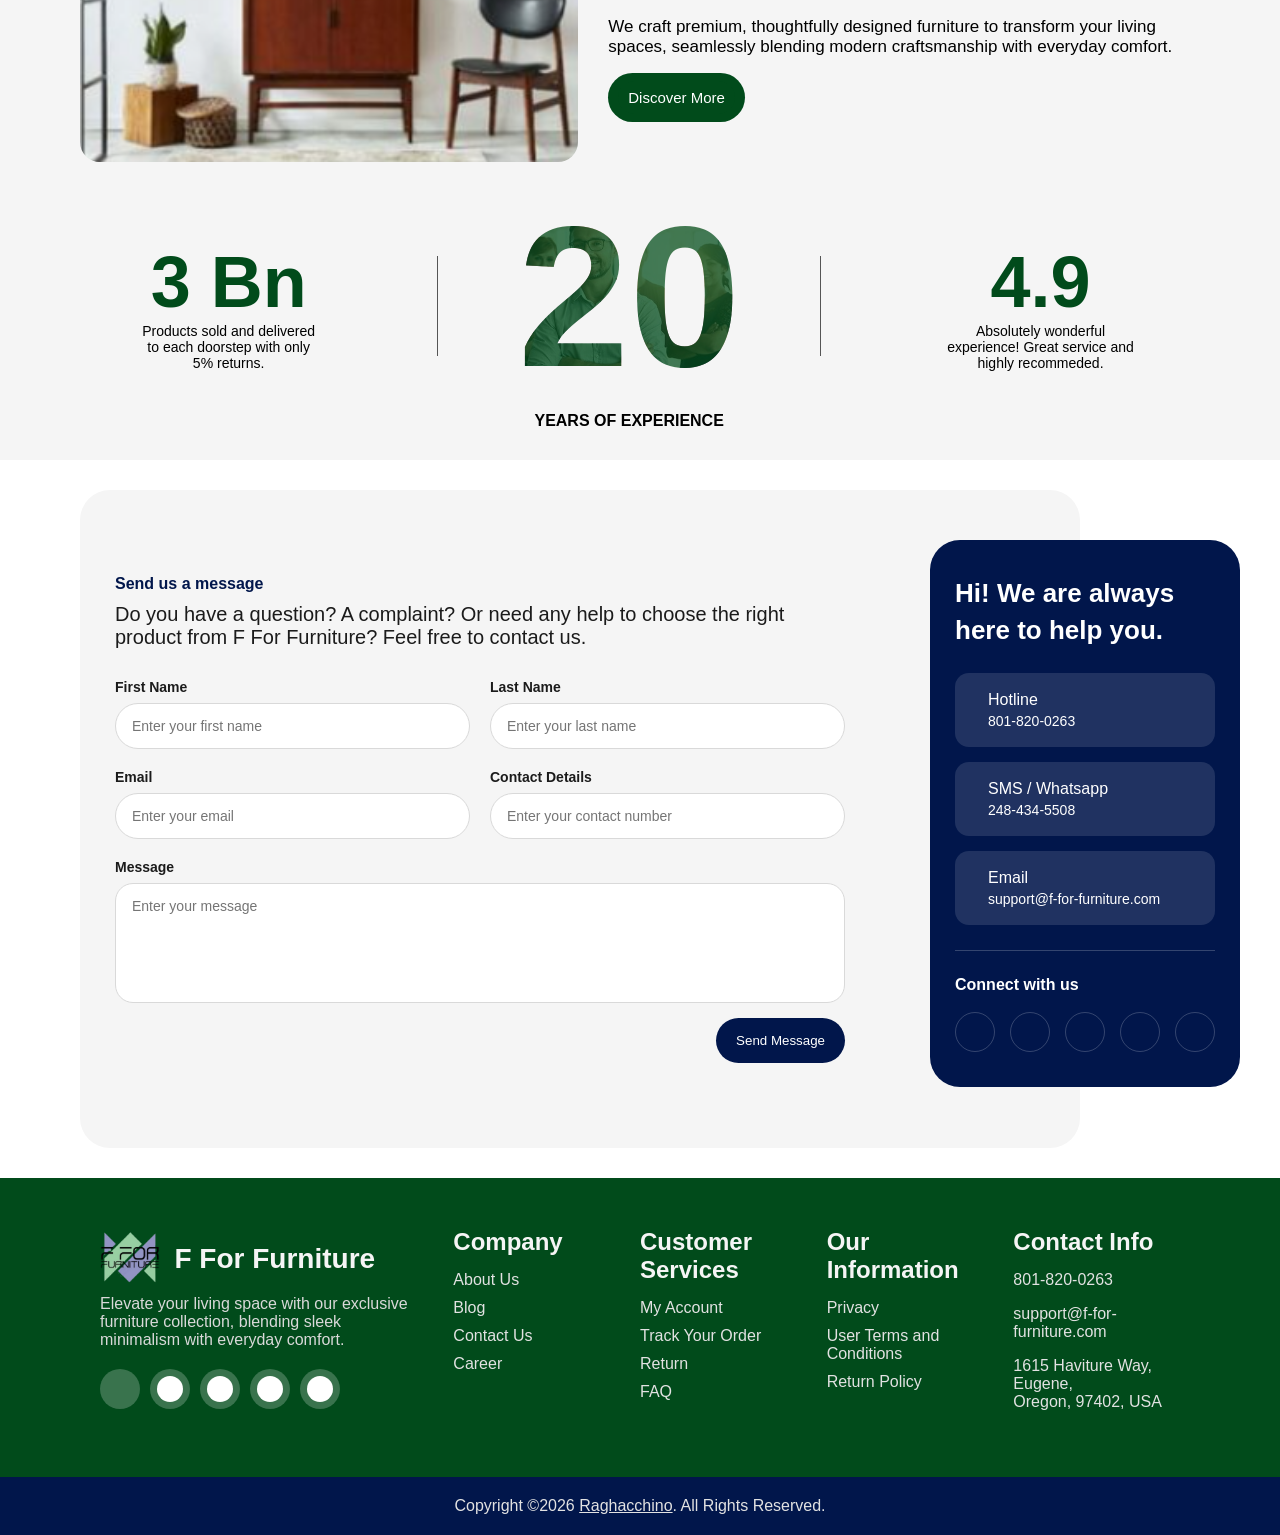
==== commit 91083eb8: "footer done." ====
--- a/index.html
+++ b/index.html
@@ -310,7 +310,61 @@
         </div>
     </section>
 
-    <section id="blog"></section>
+    <section id="testimonials"></section>
+
+    <footer>
+        <div class="footer-container">
+            <div class="sec about-us">
+                <img src="./assets/logo.png">
+                <h2>F For Furniture</h2>
+                <p>Elevate your living space with our exclusive furniture collection, blending sleek minimalism with everyday comfort.</p>
+                <ul class="sci">
+                    <li><a href="https://www.facebook.com/"><i class="fa-brands fa-facebook" style="color: rgb(255, 255, 255);"></i></a></li>
+                    <li><a href="https://x.com/"><i class="fa-brands fa-twitter"></i></a></li>
+                    <li><a href="https://pinterest.com/"><i class="fa-brands fa-pinterest-p"></i></a></li>
+                    <li><a href="https://www.instagram.com/"><i class="fa-brands fa-instagram"></i></a></li>
+                    <li><a href="https://www.youtube.com/"><i class="fa-brands fa-youtube"></i></a></li>
+                </ul>
+            </div>
+            <div class="sec quick-links">
+                <h2>Company</h2>
+                <ul>
+                    <li><a href="#">About Us</a></li>
+                    <li><a href="#">Blog</a></li>
+                    <li><a href="#">Contact Us</a></li>
+                    <li><a href="#">Career</a></li>
+                </ul>
+            </div>
+            <div class="sec quick-links">
+                <h2>Customer Services</h2>
+                <ul>
+                    <li><a href="#">My Account</a></li>
+                    <li><a href="#">Track Your Order</a></li>
+                    <li><a href="#">Return</a></li>
+                    <li><a href="#">FAQ</a></li>
+                </ul>
+            </div>
+            <div class="sec quick-links">
+                <h2>Our Information</h2>
+                <ul>
+                    <li><a href="#">Privacy</a></li>
+                    <li><a href="#">User Terms and Conditions</a></li>
+                    <li><a href="#">Return Policy</a></li>
+                </ul>
+            </div>
+            <div class="sec contact">
+                <h2>Contact Info</h2>
+                <ul class="footer-info">
+                    <li><a href="#">801-820-0263</a></li>
+                    <li><a href="#">support@f-for-furniture.com</a></li>
+                    <li><a href="#">1615 Haviture Way, Eugene,<br>Oregon, 97402, USA</a></li>
+                </ul>
+            </div>
+        </div>
+    </footer>
+    <div class="copyright-text">
+        <p>Copyright &#169;2026 <a href="https://github.com/raghacchino">Raghacchino</a>. All Rights Reserved.</p>
+    </div>
 
     <script src="script.js"></script>
 </body>
--- a/style.css
+++ b/style.css
@@ -18,6 +18,9 @@
 
 body {
     overflow-x: hidden;
+    display: grid;
+    justify-content: center;
+    align-items: end;
 }
 
 nav {
@@ -84,7 +87,7 @@
 main {
     width: 100vw;
     background-color: #f5f5f5;
-    padding: 70px 0 70px 50px;
+    padding: 50px 0 70px 50px;
     display: flex;
     justify-content: space-between;
 }
@@ -490,7 +493,7 @@
     align-items: center;
     justify-content: center;
     height: 100%;
-    padding: 80px 80px 0;
+    padding: 50px 80px 0;
     gap: 30px;
 }
 
@@ -650,9 +653,8 @@
     font-weight: 600;
 }
 
-input,
-textarea,
-select {
+.contact-form input,
+.contact-form textarea {
     border: 1px solid #d9d9d9;
     border-radius: 25px;
     padding: 14px 16px;
@@ -661,7 +663,7 @@
     background: #fff;
 }
 
-textarea {
+.contact-form textarea {
     min-height: 120px;
     resize: none;
     border-radius: 18px;
@@ -670,10 +672,6 @@
 .phone-group {
     display: flex;
     gap: 10px;
-}
-
-.phone-group select {
-    width: 90px;
 }
 
 .phone-group input {
@@ -780,4 +778,146 @@
     color: var(--blue);
 }
 
-/****************************** FOOTER ******************************/+/****************************** FOOTER ******************************/
+
+footer {
+    position: relative;
+    width: 100%;
+    height: auto;
+    padding: 50px 100px;
+    background-color: var(--green);
+}
+
+.footer-container {
+    width: 100%;
+    display: grid;
+    /* justify-content: space-between;
+    gap: 20px; */
+    grid-template-columns: 2fr 1fr 1fr 1fr 1fr;
+    grid-gap: 20px;
+}
+
+.footer-container .about-us {
+    margin-right: 20px;
+}
+
+.footer-container .about-us img {
+    height: 60px;
+    margin-bottom: -20px;
+}
+
+.footer-container .about-us h2 {
+    display: inline;
+    margin-left: 10px;
+    font-size: 28px;
+}
+
+.footer-container .sec h2 {
+    position: relative;
+    color: #f5f5f5;
+    font-weight: 600;
+    margin-bottom: 15px;
+}
+
+.footer-container .sec p {
+    color: #d9d9d9;
+    margin-top: 20px;
+}
+
+.footer-container .sci {
+    margin-top: 20px;
+    display: grid;
+    grid-template-columns: repeat(5, 50px);
+}
+
+.footer-container .sci li {
+    list-style: none;
+    display: inline-block;
+    width: 40px;
+    height: 40px;
+    background-color: #ffffff38;
+    display: grid;
+    align-items: center;
+    justify-content: center;
+    border-radius: 50%;
+}
+
+.footer-container .sci li a {
+    display: inline-block;
+    width: 26px;
+    height: 26px;
+    background-color: #fff;
+    display: grid;
+    align-items: center;
+    justify-content: center;
+    text-decoration: none;
+    border-radius: 50%;
+}
+
+.footer-container .sci li a i {
+    color: #39734d;
+    font-size: 16px;
+    display: flex;
+    align-items: center;
+    justify-content: center;
+}
+
+.footer-container .sci li a:has(i.fa-facebook) {
+    background-color: transparent;
+}
+
+.footer-container .sci li a i.fa-facebook {
+    font-size: 26px;
+    display: grid;
+    align-items: center;
+    justify-content: center;
+    text-decoration: none;
+}
+
+.footer-container .quick-links {
+    position: relative;
+}
+
+.footer-container .quick-links ul li {
+    list-style: none;
+}
+
+.footer-container .quick-links ul li a {
+    color: #e2e2e2;
+    text-decoration: none;
+    margin-bottom: 10px;
+    display: inline-block;
+}
+
+.footer-container .contact .footer-info {
+    position: relative;
+}
+
+.footer-container .contact .footer-info li {
+    /* display: grid;
+    grid-template-columns: 30px 1fr; */
+    margin-bottom: 16px;
+    list-style: none;
+}
+
+.footer-container .contact .footer-info li a {
+    color: #e2e2e2;
+    text-decoration: none;
+}
+
+.copyright-text {
+    width: 100%;
+    background-color: var(--blue);
+    padding: 20px 100px;
+    text-align: center;
+}
+
+.copyright-text p {
+    color: #e2e2e2;
+}
+
+.copyright-text a,
+.copyright-text a:visited,
+.copyright-text a:active {
+    color: #e2e2e2;
+}
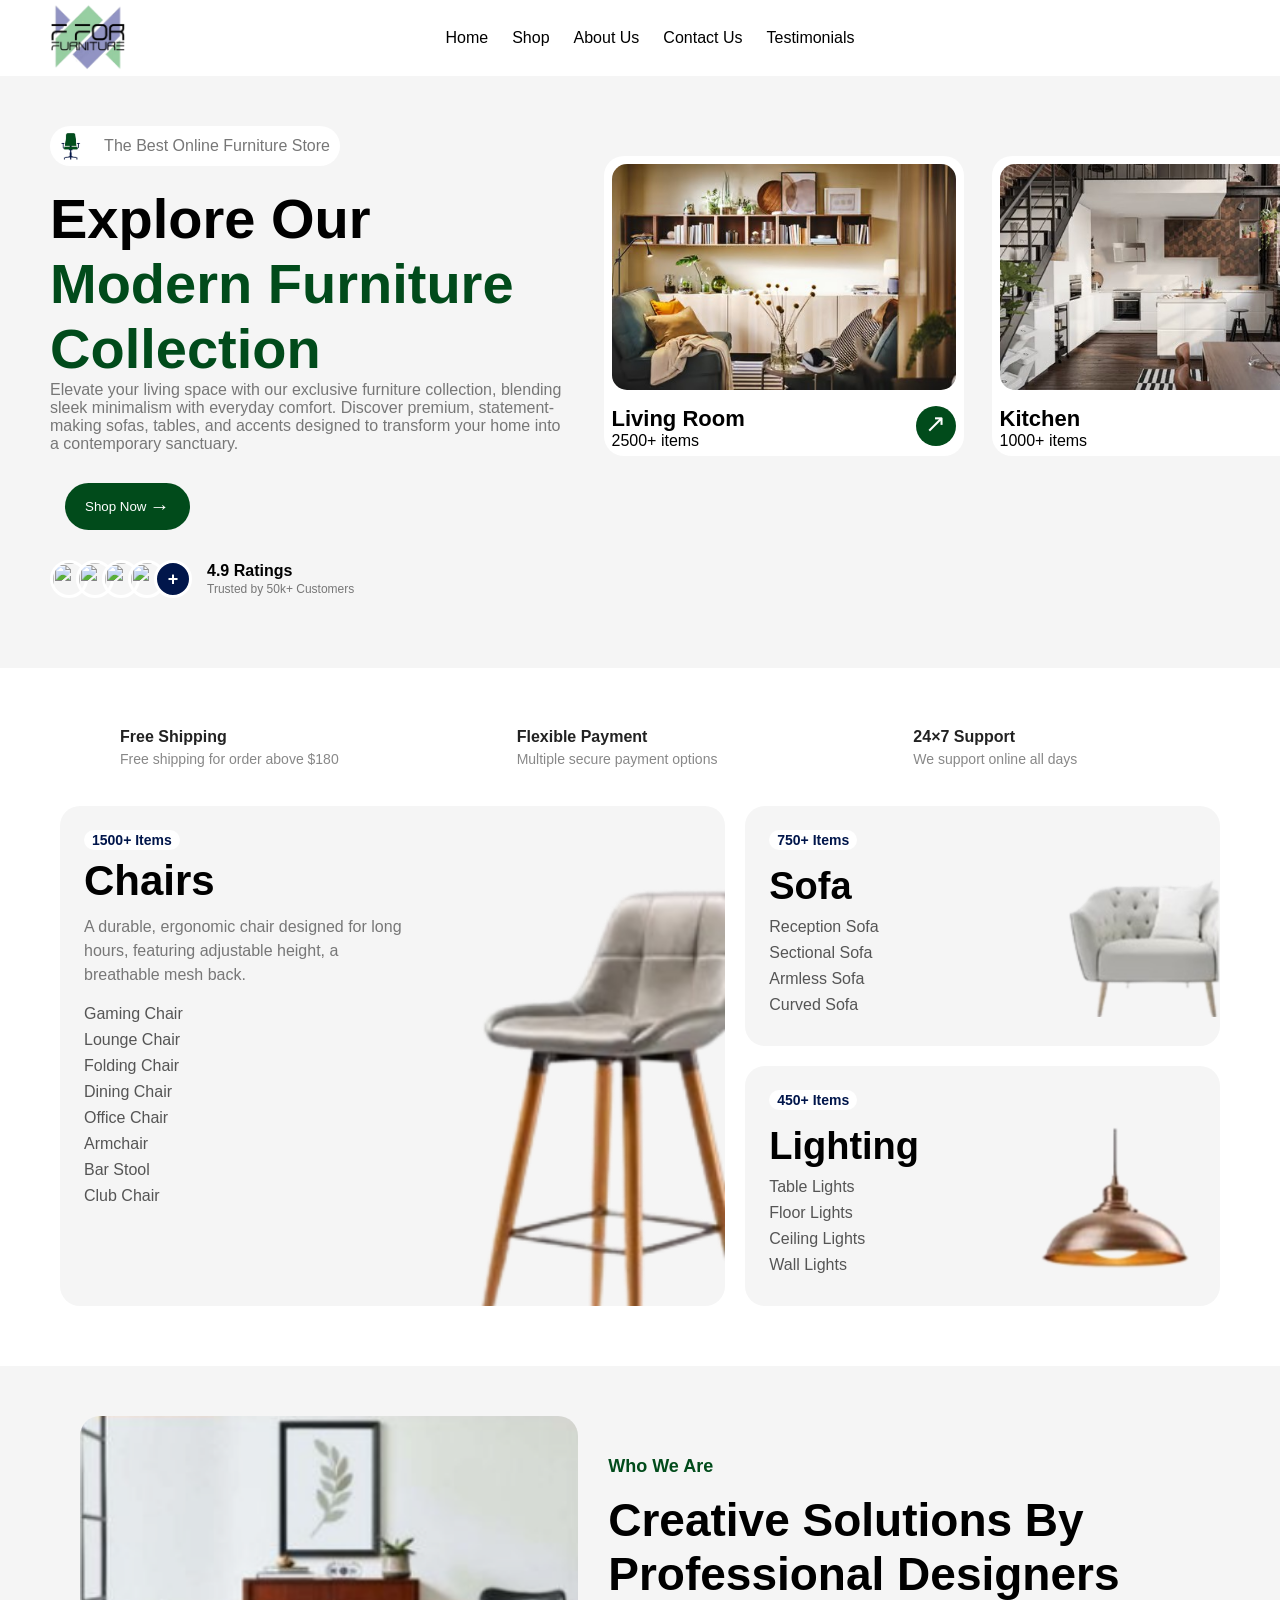
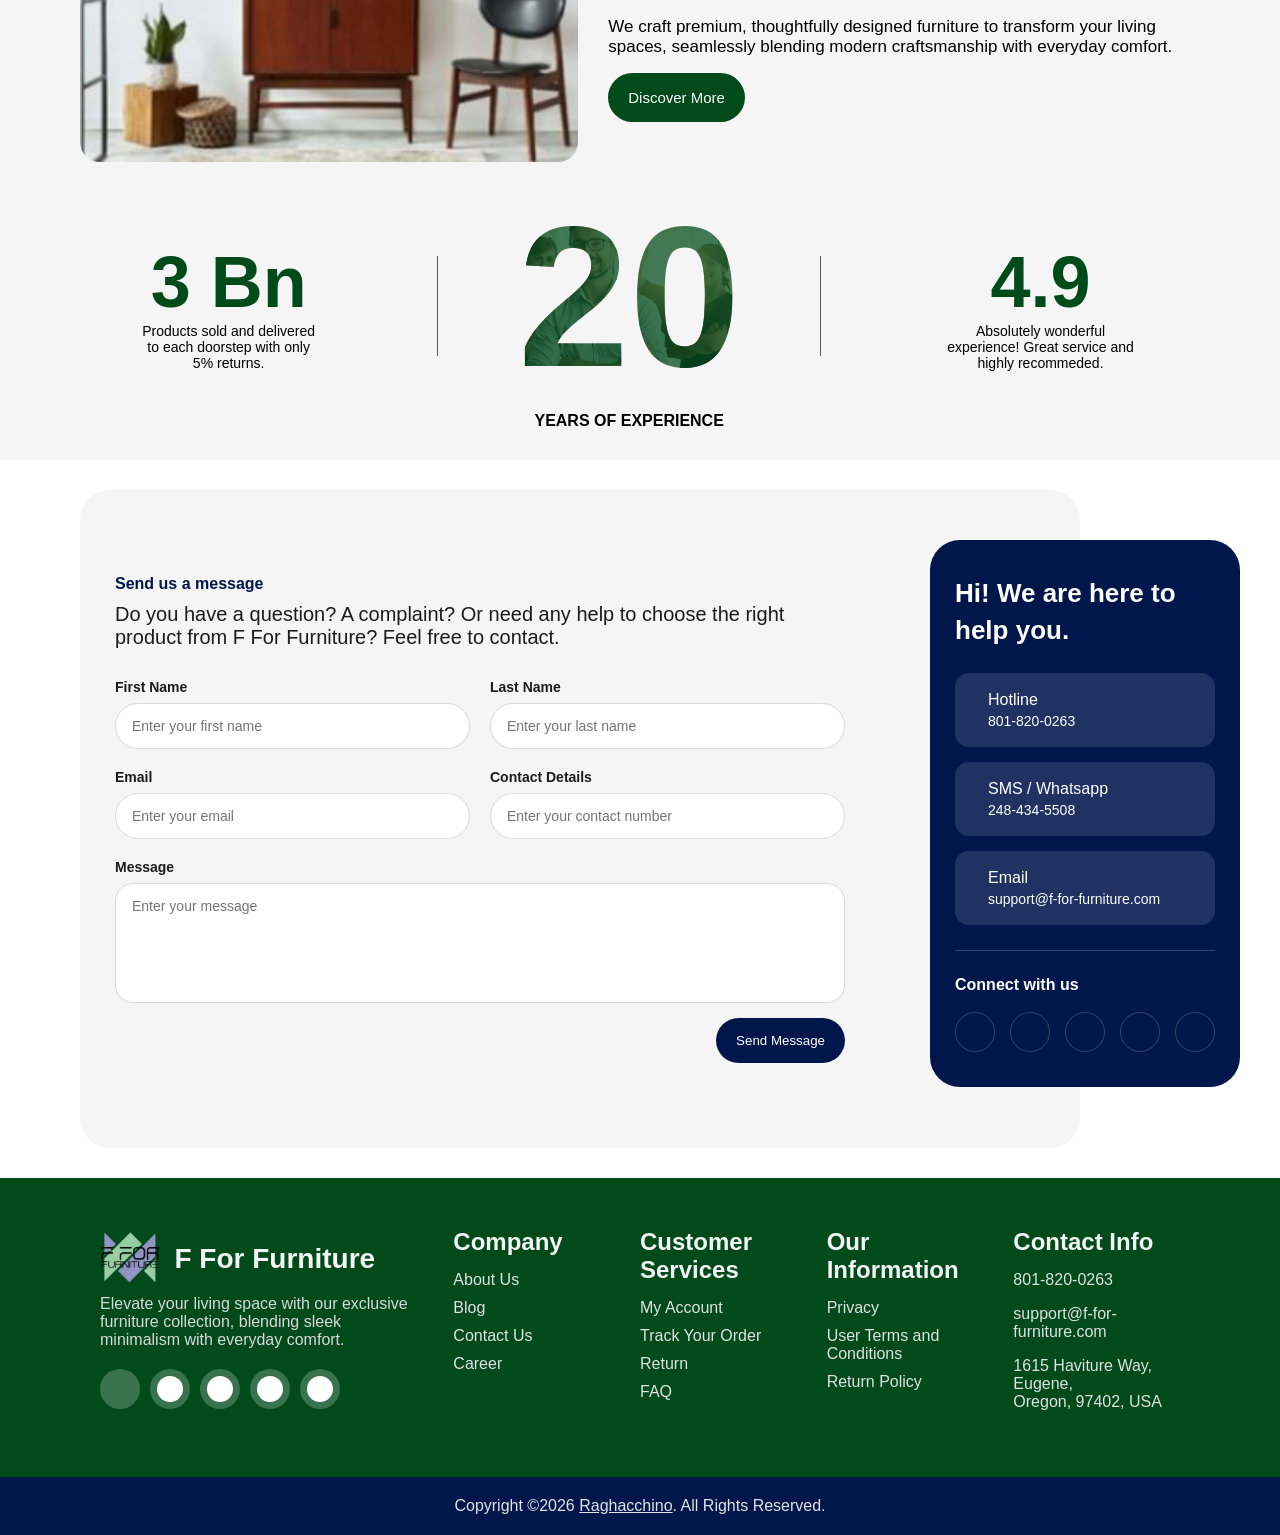
==== commit 621d4f86: "changes to the project" ====
--- a/index.html
+++ b/index.html
@@ -45,6 +45,7 @@
             <p>Elevate your living space with our exclusive furniture collection, blending sleek minimalism with
                 everyday comfort. Discover premium, statement-making sofas, tables, and accents designed to transform
                 your home into a contemporary sanctuary.</p>
+            <!-- ai tetx -->
 
             <button class="shop-now">Shop Now<span>→</span></button>
 
@@ -149,7 +150,6 @@
                 </div>
             </div>
         </div>
-
         <div class="categories">
             <div class="section-card chair-card">
                 <span class="badge">1500+ Items</span>
@@ -158,6 +158,7 @@
                         <h2>Chairs</h2>
                         <p>A durable, ergonomic chair designed for long hours, featuring adjustable height, a breathable
                             mesh back.</p>
+                        <!-- this is ai text -->
                         <ul>
                             <li>Gaming Chair</li>
                             <li>Lounge Chair</li>
@@ -216,6 +217,7 @@
                 <h3>Creative Solutions By Professional Designers</h3>
                 <p>We craft premium, thoughtfully designed furniture to transform your living spaces, seamlessly
                     blending modern craftsmanship with everyday comfort.</p>
+                <!-- this text was generated from ai -->
                 <a href="https://github.com/raghacchino/"><button>Discover More</button></a>
             </div>
         </div>
@@ -243,7 +245,7 @@
             <div class="contact-form">
                 <h3>Send us a message</h3>
                 <p>Do you have a question? A complaint? Or need any help to choose the right product from F For
-                    Furniture? Feel free to contact us.</p>
+                    Furniture? Feel free to contact.</p>
                 <form>
                     <div class="row">
                         <div class="input-group">
@@ -273,7 +275,7 @@
                 </form>
             </div>
             <div class="contact-info">
-                <h3>Hi! We are always here to help you.</h3>
+                <h3>Hi! We are here to help you.</h3>
                 <div class="info-card">
                     <i class="ph ph-headset"></i>
                     <div>
@@ -310,16 +312,18 @@
         </div>
     </section>
 
-    <section id="testimonials"></section>
+    <!-- <section id="testimonials"></section> -->
 
     <footer>
         <div class="footer-container">
             <div class="sec about-us">
                 <img src="./assets/logo.png">
                 <h2>F For Furniture</h2>
-                <p>Elevate your living space with our exclusive furniture collection, blending sleek minimalism with everyday comfort.</p>
+                <p>Elevate your living space with our exclusive furniture collection, blending sleek minimalism with
+                    everyday comfort.</p>
                 <ul class="sci">
-                    <li><a href="https://www.facebook.com/"><i class="fa-brands fa-facebook" style="color: rgb(255, 255, 255);"></i></a></li>
+                    <li><a href="https://www.facebook.com/"><i class="fa-brands fa-facebook"
+                                style="color: rgb(255, 255, 255);"></i></a></li>
                     <li><a href="https://x.com/"><i class="fa-brands fa-twitter"></i></a></li>
                     <li><a href="https://pinterest.com/"><i class="fa-brands fa-pinterest-p"></i></a></li>
                     <li><a href="https://www.instagram.com/"><i class="fa-brands fa-instagram"></i></a></li>
--- a/style.css
+++ b/style.css
@@ -792,6 +792,7 @@
     width: 100%;
     display: grid;
     /* justify-content: space-between;
+    align-items: center;
     gap: 20px; */
     grid-template-columns: 2fr 1fr 1fr 1fr 1fr;
     grid-gap: 20px;
@@ -822,12 +823,14 @@
 .footer-container .sec p {
     color: #d9d9d9;
     margin-top: 20px;
+    /* margin-bottom: -30px; */
 }
 
 .footer-container .sci {
     margin-top: 20px;
     display: grid;
     grid-template-columns: repeat(5, 50px);
+    /* align-items: ; */
 }
 
 .footer-container .sci li {
@@ -871,6 +874,7 @@
     display: grid;
     align-items: center;
     justify-content: center;
+    /* gap: 20px; */
     text-decoration: none;
 }
 
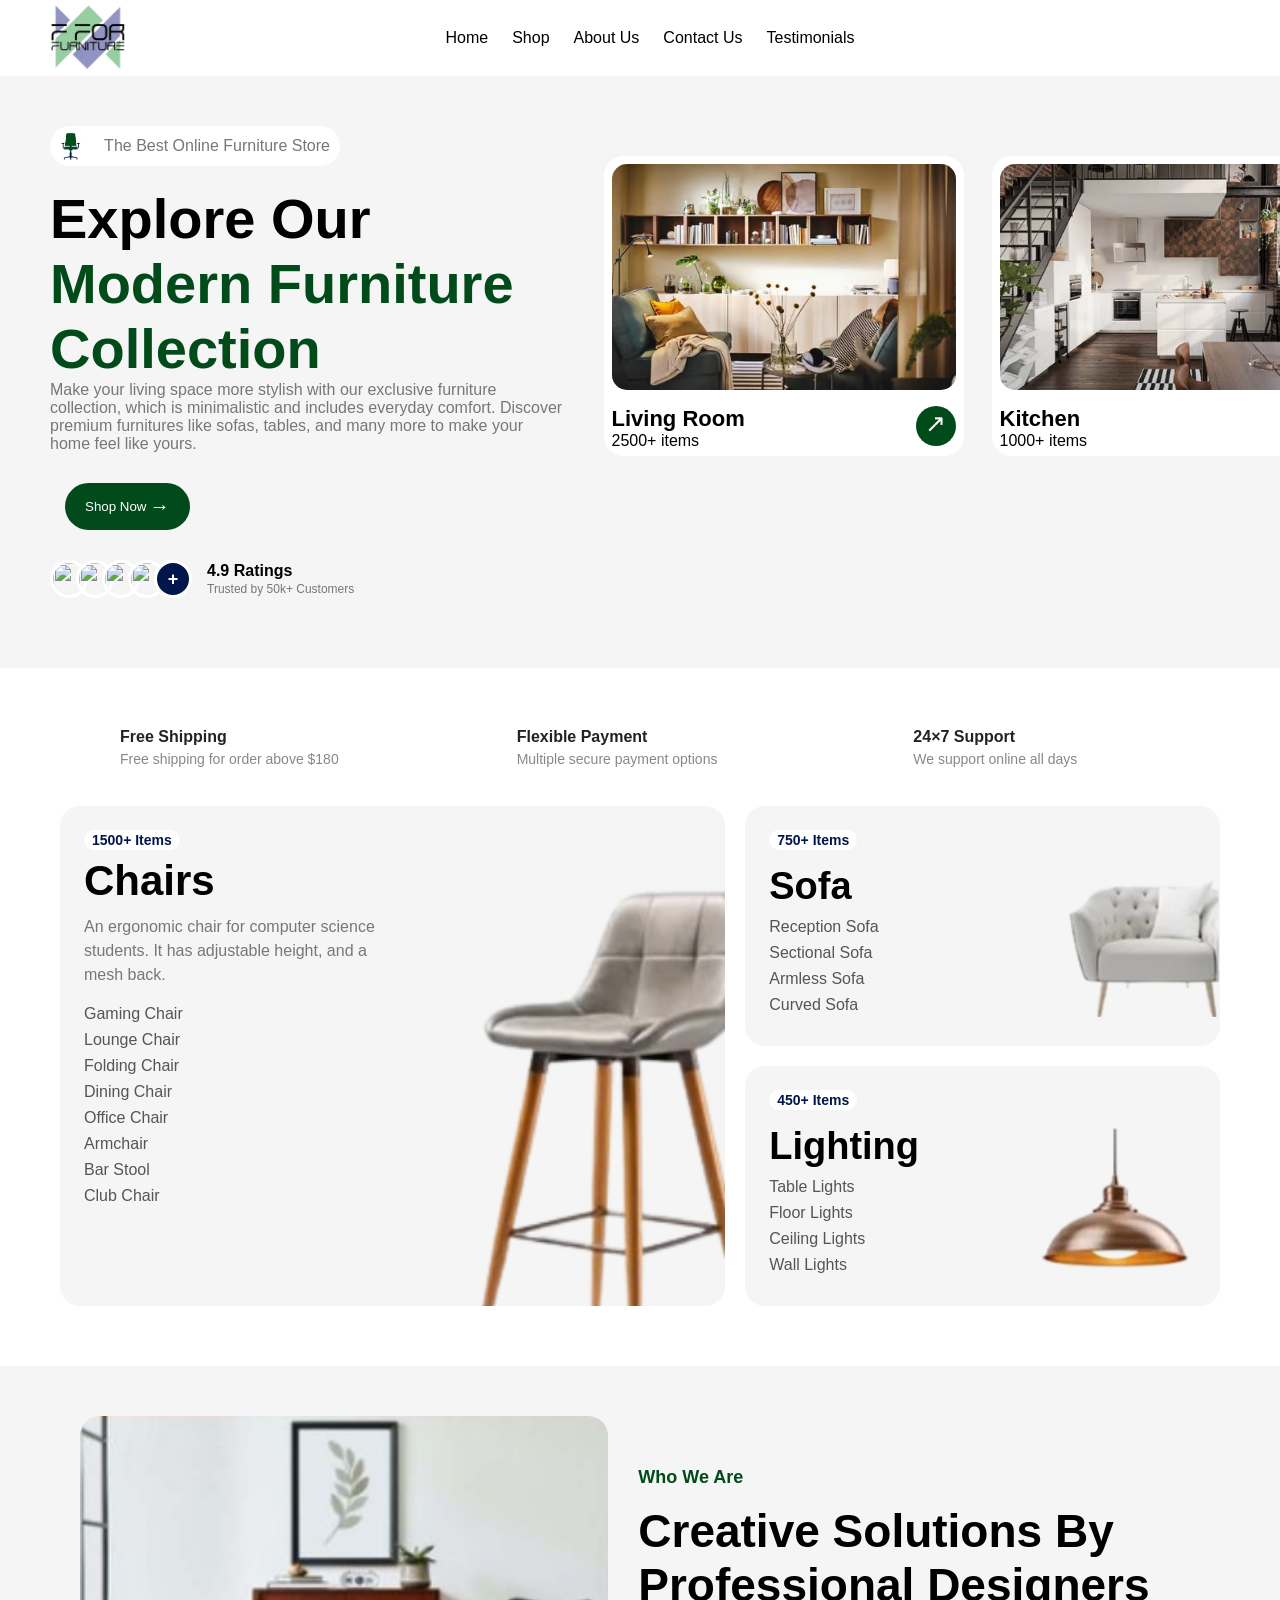
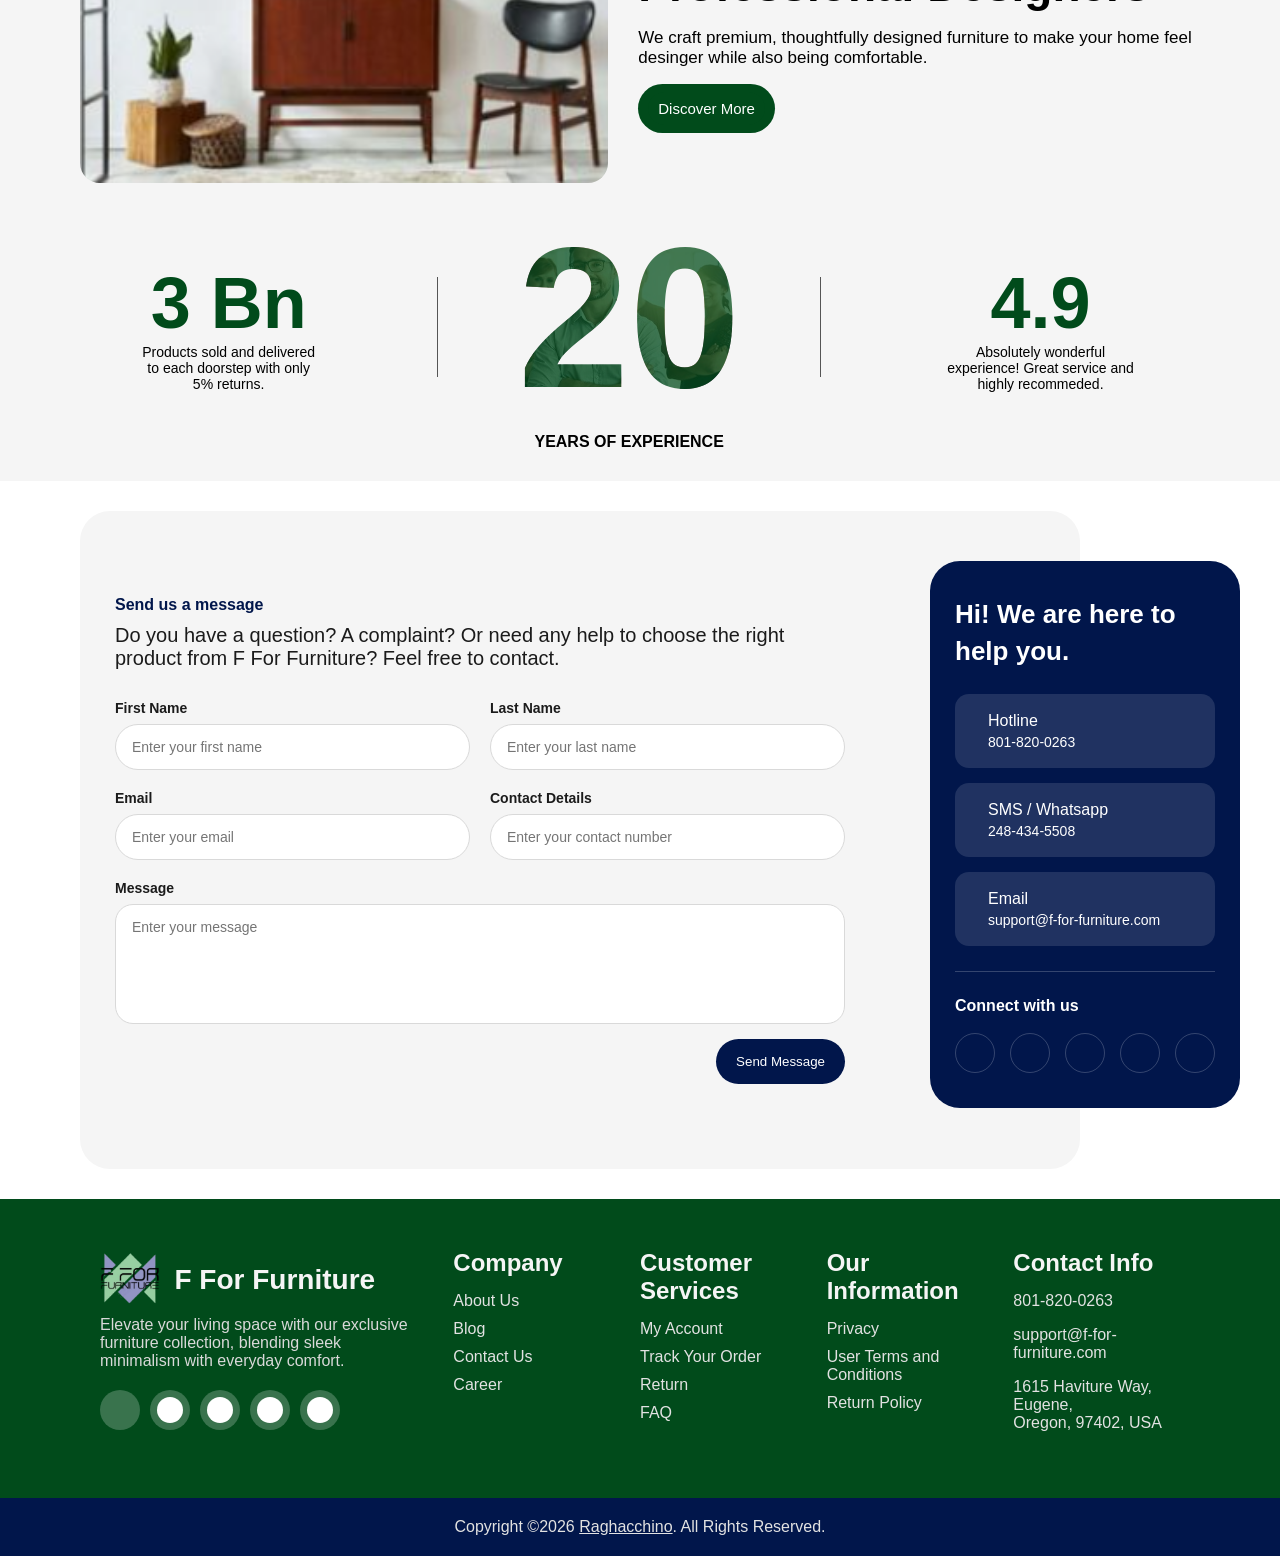
==== commit 02eccd01: "readme re-written" ====
--- a/index.html
+++ b/index.html
@@ -42,10 +42,9 @@
             </div>
 
             <h1>Explore Our <span>Modern Furniture Collection</span></h1>
-            <p>Elevate your living space with our exclusive furniture collection, blending sleek minimalism with
-                everyday comfort. Discover premium, statement-making sofas, tables, and accents designed to transform
-                your home into a contemporary sanctuary.</p>
-            <!-- ai tetx -->
+            <p>Make your living space more stylish with our exclusive furniture collection, which is minimalistic and includes
+                everyday comfort. Discover premium furnitures like sofas, tables, and many more to make your home feel like yours.
+            </p>
 
             <button class="shop-now">Shop Now<span>→</span></button>
 
@@ -156,9 +155,8 @@
                 <div class="card-content">
                     <div class="info">
                         <h2>Chairs</h2>
-                        <p>A durable, ergonomic chair designed for long hours, featuring adjustable height, a breathable
+                        <p>An ergonomic chair for computer science students. It has adjustable height, and a
                             mesh back.</p>
-                        <!-- this is ai text -->
                         <ul>
                             <li>Gaming Chair</li>
                             <li>Lounge Chair</li>
@@ -215,9 +213,8 @@
             <div class="about-us-top-text">
                 <h4>Who We Are</h4>
                 <h3>Creative Solutions By Professional Designers</h3>
-                <p>We craft premium, thoughtfully designed furniture to transform your living spaces, seamlessly
-                    blending modern craftsmanship with everyday comfort.</p>
-                <!-- this text was generated from ai -->
+                <p>We craft premium, thoughtfully designed furniture to make your home feel desinger
+                    while also being comfortable.</p>
                 <a href="https://github.com/raghacchino/"><button>Discover More</button></a>
             </div>
         </div>
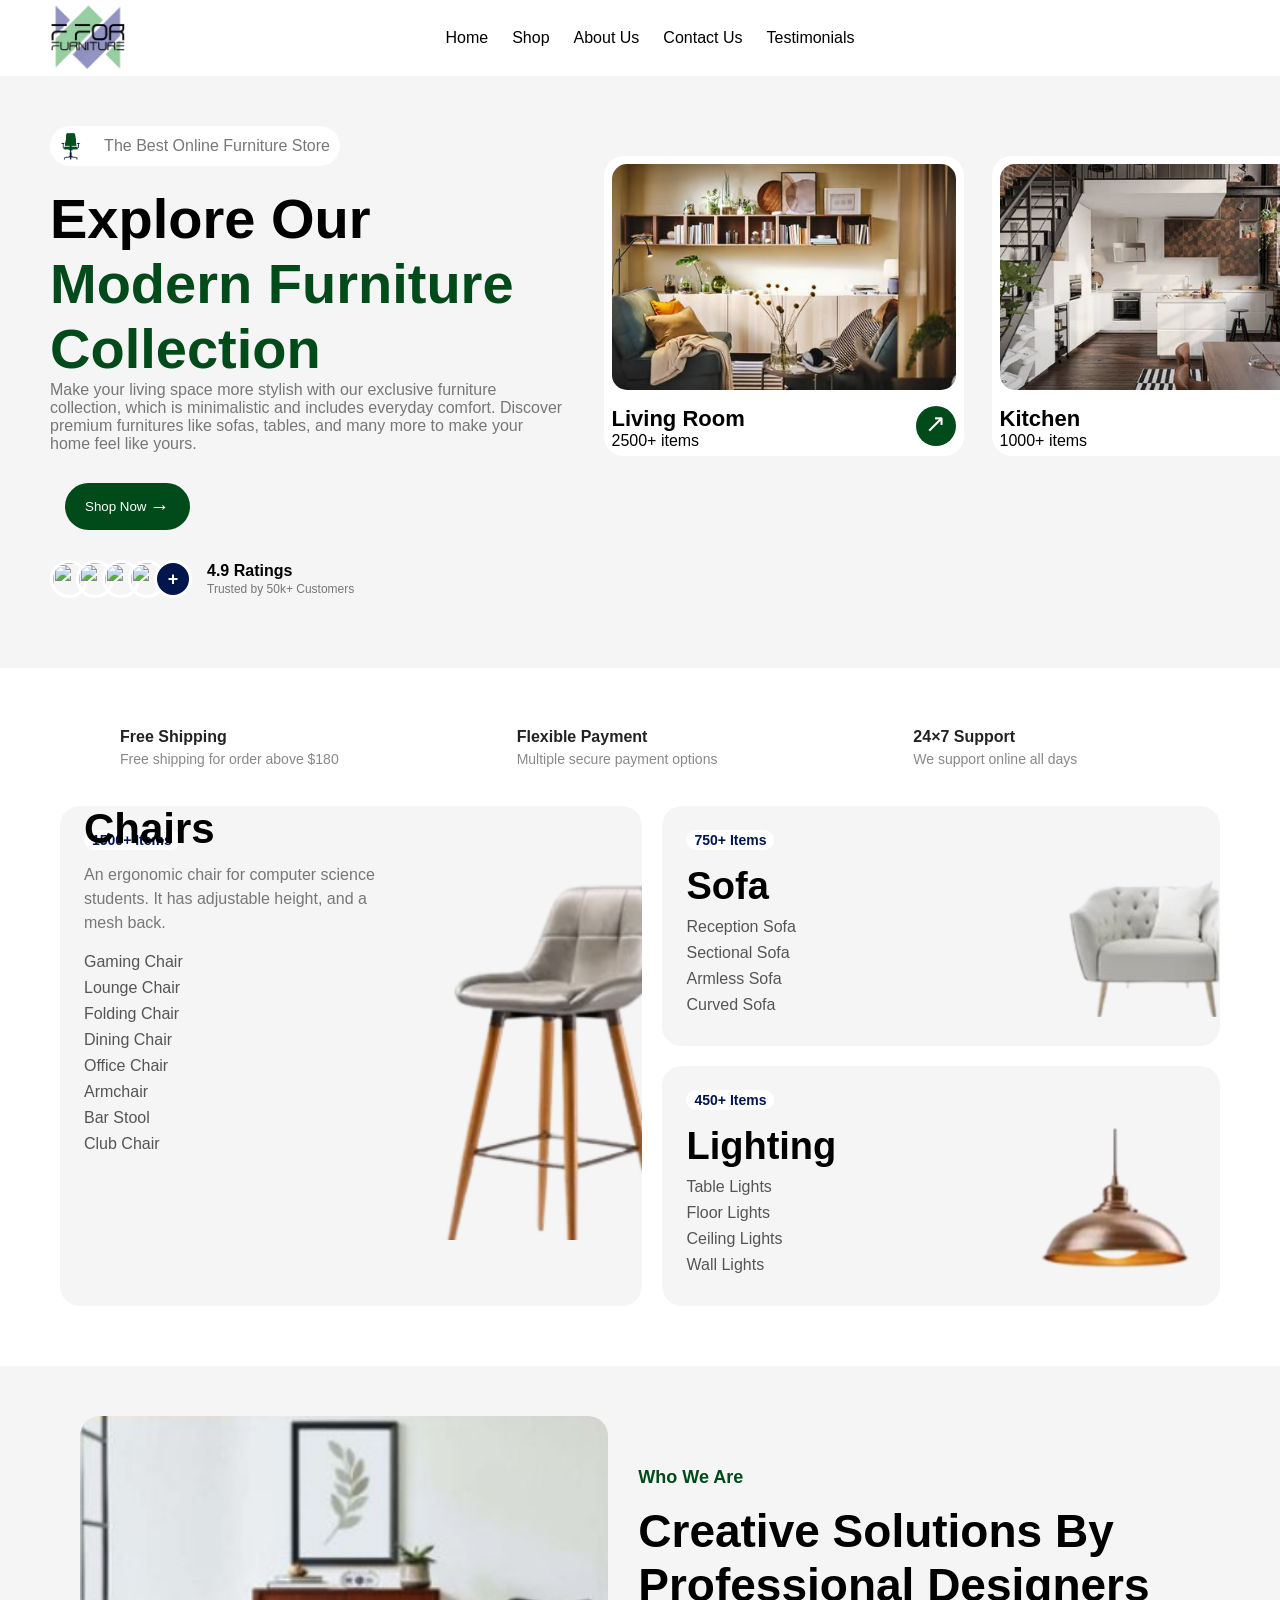
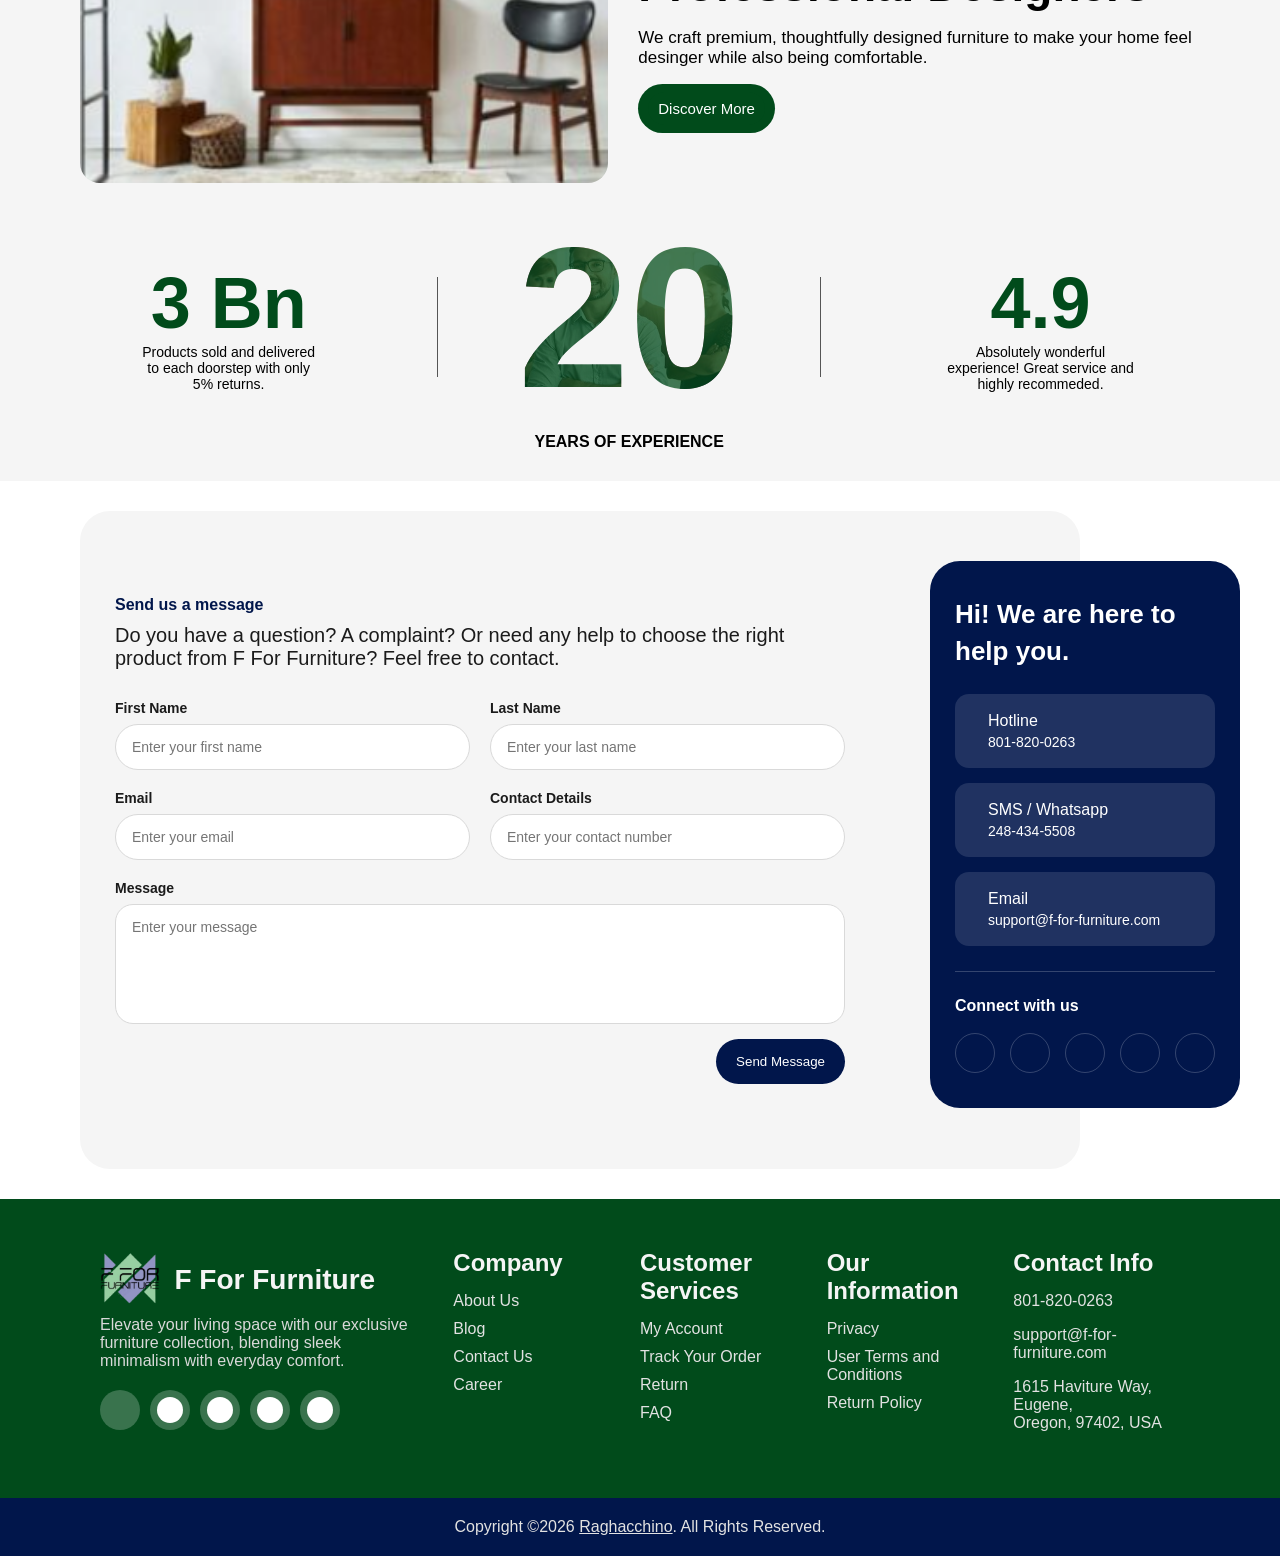
==== commit 0377e293: "changes in the css file" ====
--- a/index.html
+++ b/index.html
@@ -172,7 +172,7 @@
                 </div>
             </div>
 
-            <div class="right-column">
+            <div class="categories-right">
                 <div class="section-card small-card">
                     <span class="badge">750+ Items</span>
                     <div class="small-content">
--- a/style.css
+++ b/style.css
@@ -1,7 +1,5 @@
-:root {
-    --green: #014b1b;
-    --blue: #01164b;
-}
+/* green #014b1b
+blue #01164b */
 
 html {
     scroll-behavior: smooth;
@@ -61,7 +59,7 @@
     left: 0;
     height: 4px;
     width: 0%;
-    background-color: var(--blue);
+    background-color: #01164b;
     transition: 0.2s all linear;
 }
 
@@ -126,12 +124,11 @@
 }
 
 .main-info-container h1 span {
-    color: var(--green);
+    color: #014b1b;
 }
 
 .main-info-container p {
     color: #777;
-    /* #999 */
 }
 
 .shop-now {
@@ -141,7 +138,7 @@
     margin: 30px 15px;
     /* height: 40px; */
     padding: 12px 20px;
-    background-color: var(--green);
+    background-color: #014b1b;
     border: none;
     border-radius: 40px;
     color: #fff;
@@ -183,7 +180,7 @@
 
 .plus {
     margin-left: -12px;
-    background: var(--blue);
+    background: #01164b;
     color: #fff;
     display: flex;
     align-items: center;
@@ -224,7 +221,7 @@
     content: '→';
     border: none;
     font-family: Consolas;
-    background-color: var(--blue);
+    background-color: #01164b;
     height: 50px;
     width: 50px;
     border-radius: 50%;
@@ -241,7 +238,7 @@
 
 .home-carousel::scroll-button(left) {
     content: '←';
-    background-color: var(--green);
+    background-color: #014b1b;
     right: -80px;
 }
 
@@ -292,7 +289,7 @@
     font-family: Consolas;
     margin: 8px;
     padding-bottom: 5px;
-    background-color: var(--green);
+    background-color: #014b1b;
     border: none;
     border-radius: 50%;
     font-size: 25px;
@@ -316,7 +313,7 @@
     width: 80px;
     height: 40px;
     /* border: 1px solid #000; */
-    background-color: var(--blue);
+    background-color: #01164b;
     font-size: 14px;
     color: #fff;
     display: flex;
@@ -384,7 +381,7 @@
 }
 
 .chair-card {
-    flex: 1.3;
+    width: 100%;
     height: 500px;
     overflow: hidden;
 }
@@ -393,8 +390,8 @@
     margin-right: -24px;
 }
 
-.right-column {
-    flex: 1;
+.categories-right {
+    width: 100%;
     display: flex;
     flex-direction: column;
     gap: 20px;
@@ -412,7 +409,7 @@
     height: 20px;
     padding: 2px 8px;
     margin-bottom: 15px;
-    color: var(--blue);
+    color: #01164b;
     font-weight: 600;
     font-size: 14px;
     background-color: #fff;
@@ -510,7 +507,7 @@
 
 .about-us-top-text h4 {
     /* text-transform: uppercase; */
-    color: var(--green);
+    color: #014b1b;
     font-size: 18px;
 }
 
@@ -530,7 +527,7 @@
     color: #fff;
     padding: 8px 10px;
     border: none;
-    background-color: var(--green);
+    background-color: #014b1b;
     border-radius: 40px;
 }
 
@@ -554,7 +551,7 @@
 .bottom-sides span  {
     font-size: 72px;
     font-weight: 600;
-    color: var(--green);
+    color: #014b1b;
 }
 
 .bottom-sides p {
@@ -595,10 +592,7 @@
 
 /* #contactUs h2 {
     text-align: center;
-    color: var(--blue);
-    font-size: 42px;
-    margin-bottom: 40px;
-    font-weight: 700;
+    color: #01164b;
 } */
 
 .contact-wrapper {
@@ -622,7 +616,7 @@
 }
 
 .contact-form h3 {
-    color: var(--blue);
+    color: #01164b;
     margin-bottom: 10px;
     font-size: 16px;
 }
@@ -680,7 +674,7 @@
 
 .submit-btn {
     margin-top: 15px;
-    background-color: var(--blue);
+    background-color: #01164b;
     color: #fff;
     border: none;
     padding: 15px 20px;
@@ -693,7 +687,7 @@
 
 .contact-info {
     width: 350px;
-    background-color: var(--blue);
+    background-color: #01164b;
     padding: 35px 25px;
     border-radius: 30px;
     z-index: 999;
@@ -775,7 +769,7 @@
 }
 
 .social-icons a:hover i {
-    color: var(--blue);
+    color: #01164b;
 }
 
 /****************************** FOOTER ******************************/
@@ -785,7 +779,7 @@
     width: 100%;
     height: auto;
     padding: 50px 100px;
-    background-color: var(--green);
+    background-color: #014b1b;
 }
 
 .footer-container {
@@ -830,7 +824,7 @@
     margin-top: 20px;
     display: grid;
     grid-template-columns: repeat(5, 50px);
-    /* align-items: ; */
+    /* align-items: center; */
 }
 
 .footer-container .sci li {
@@ -911,7 +905,7 @@
 
 .copyright-text {
     width: 100%;
-    background-color: var(--blue);
+    background-color: #01164b;
     padding: 20px 100px;
     text-align: center;
 }
